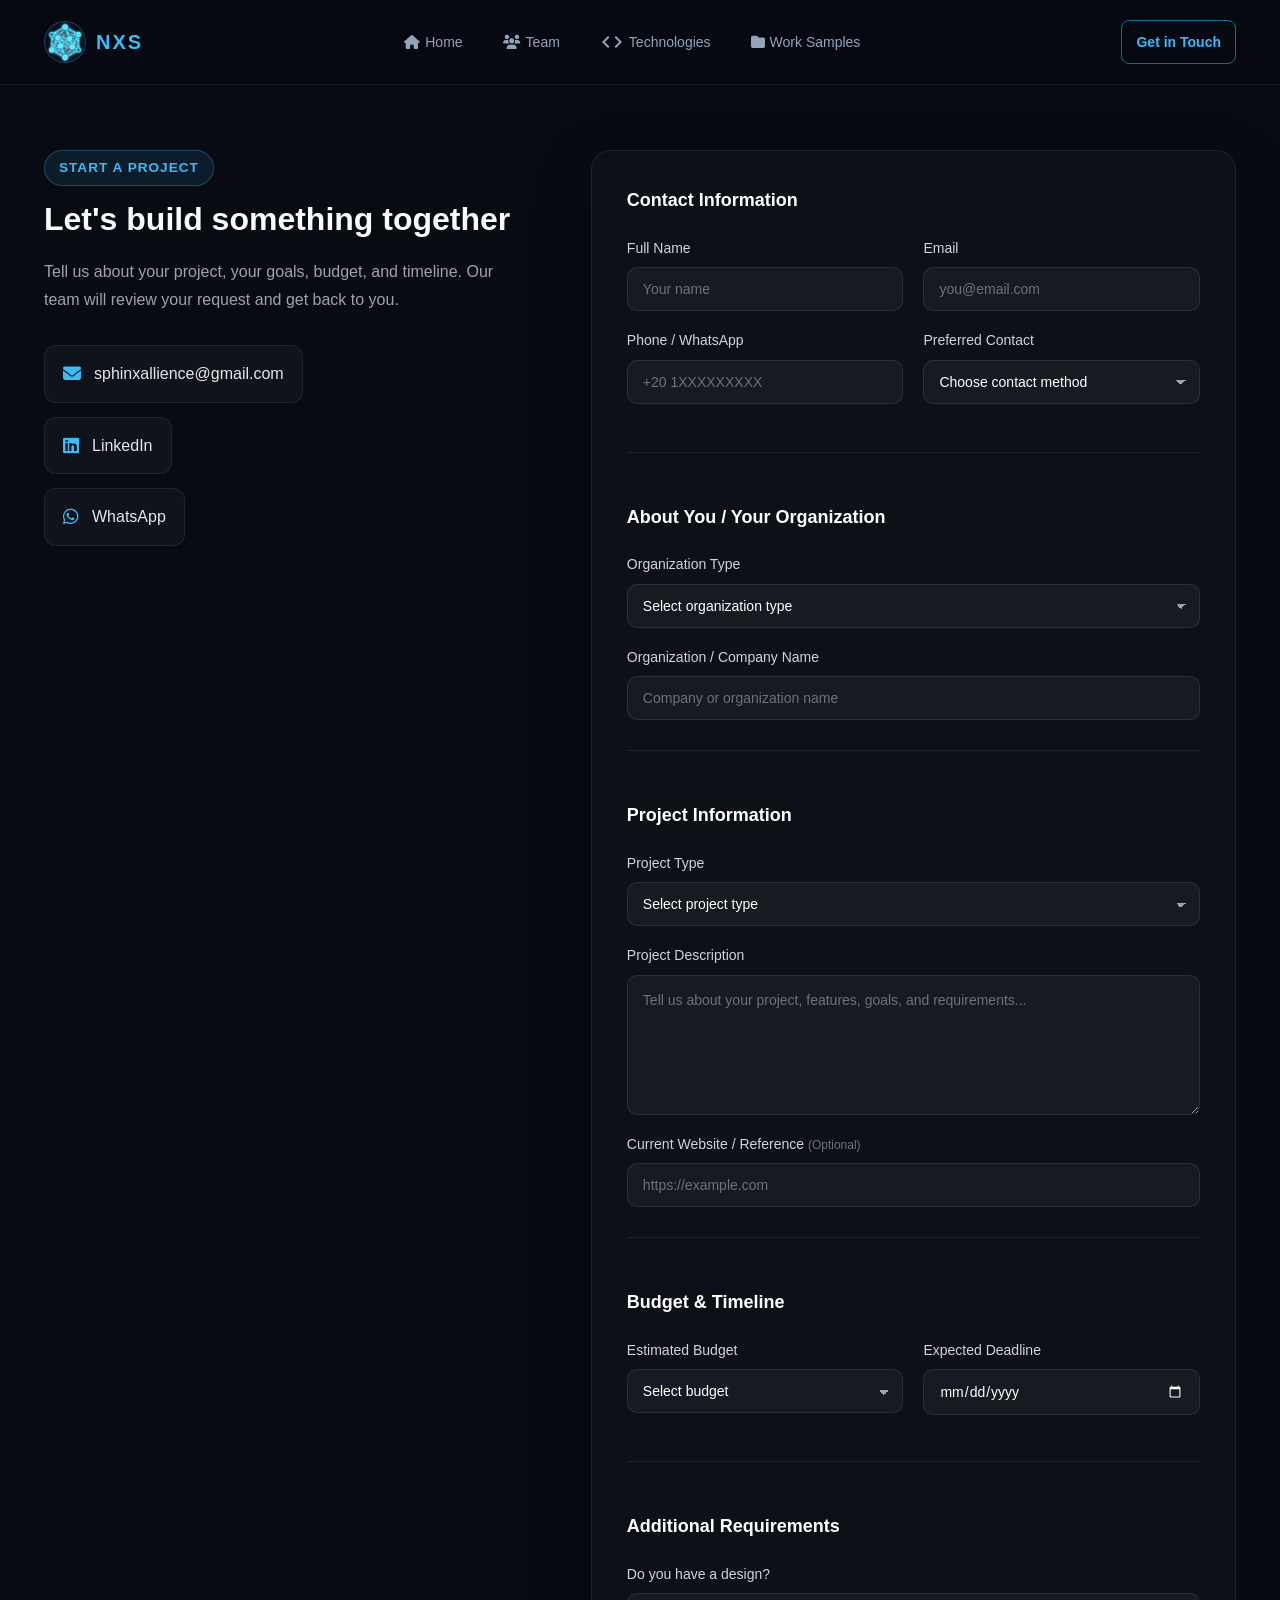
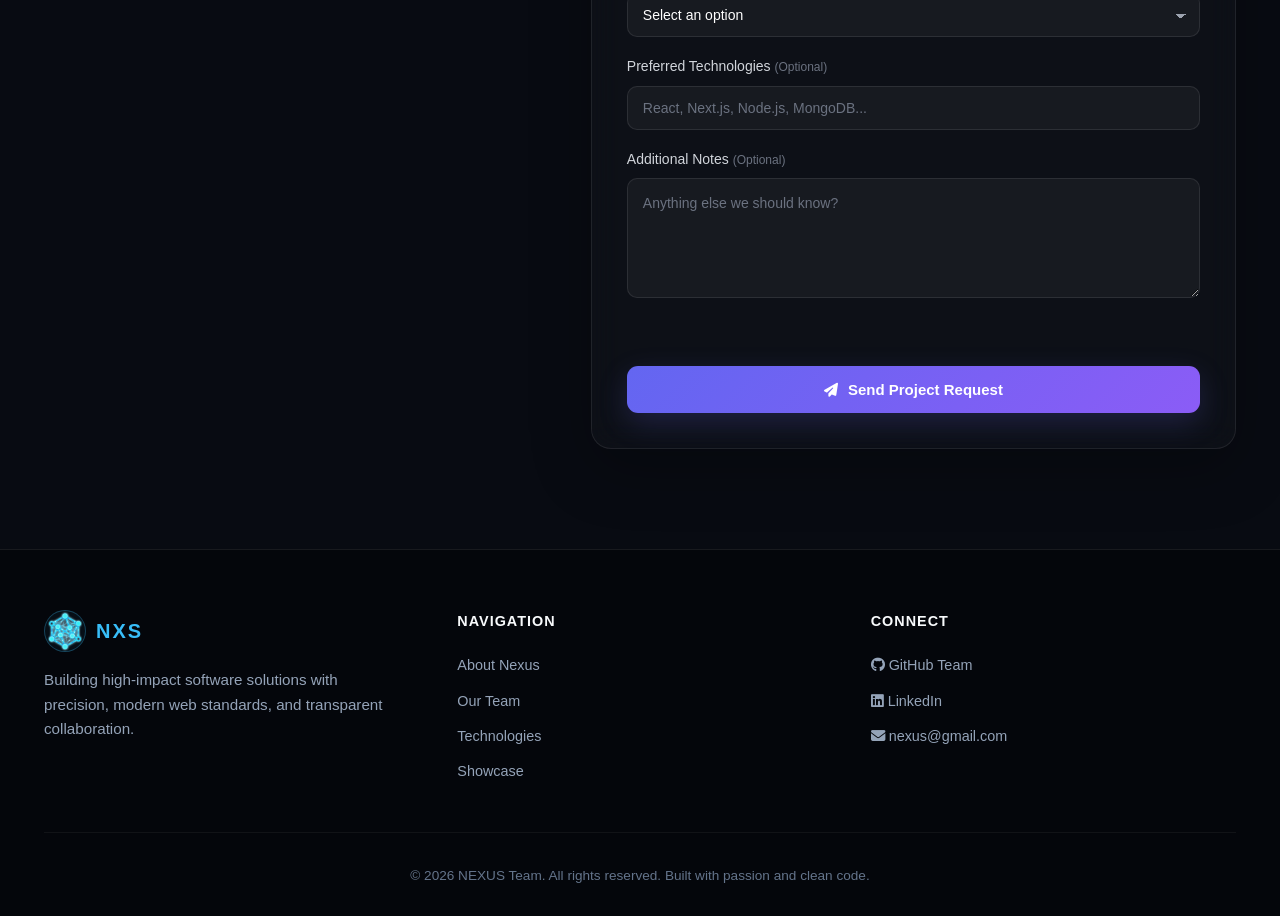
==== contact.html @ 0ea9537e "Add files via upload" ====
<!DOCTYPE html>
<html lang="en">

<head>
  <meta name="description"
    content="NEXUS is a full-stack web development team building scalable web applications, modern websites, management systems, and intuitive digital experiences.">

  <meta name="keywords"
    content="NEXUS, web development, full stack, web applications, websites, JavaScript, React, Node.js, software development">

  <meta name="author" content="NEXUS Team">

  <meta name="robots" content="index, follow">

  <meta name="theme-color" content="#080b12">

  <meta property="og:type" content="website">
  <meta property="og:title" content="NEXUS — Full Stack Web Development Team">
  <meta property="og:description"
    content="We build scalable web applications, modern websites, management systems, and intuitive digital experiences.">
  <meta property="og:image" content="./logo.png">
  <meta property="og:url" content="https://your-domain.com">
  <meta property="og:site_name" content="NEXUS">

  <meta name="twitter:card" content="summary_large_image">
  <meta name="twitter:title" content="NEXUS — Full Stack Web Development Team">
  <meta name="twitter:description"
    content="We build scalable web applications, modern websites, management systems, and intuitive digital experiences.">
  <meta name="twitter:image" content="./logo.png">

  <title>NEXUS | Deal With Us</title>
  <link rel="stylesheet" href="https://cdnjs.cloudflare.com/ajax/libs/font-awesome/6.4.0/css/all.min.css">
  <link rel="stylesheet" href="./style.css">
  <link rel="icon" href="./logo.png">
  <link rel="stylesheet"
    href="https://fonts.googleapis.com/css2?family=Material+Symbols+Outlined:opsz,wght,FILL,GRAD@24,400,0,0&icon_names=code" />
</head>

<body>
  <header>
    <div class="container nav-container">

      <div class="logo">
        <img src="logo.png" alt="NEXUS" class="logo-img">
        <span>NXS</span>
      </div>

      <button class="menu-toggle" aria-label="Toggle navigation">
        <i class="fa-solid fa-bars"></i>
      </button>

      <nav class="nav-links">

        <a href="./index.html">
          <i class="fa-solid fa-house"></i>
          Home
        </a>

        <a href="./index.html#team">
          <i class="fa-solid fa-users"></i>
          Team
        </a>

        <a href="./index.html#tech">
          <span class="material-symbols-outlined">code</span>
          Technologies
        </a>

        <a href="./portfolio.html">
          <i class="fa-solid fa-folder"></i>
          Work Samples
        </a>

      </nav>

      <a href="./contact.html" class="cta-btn-nav">
        Get in Touch
      </a>

    </div>
  </header>

  <section class="contact" id="contact">
    <div class="container">

      <div class="contact-grid">

        <div class="contact-info">

          <span class="section-tag">Start a Project</span>

          <h2 class="section-title">
            Let's build something together
          </h2>

          <p class="contact-description">
            Tell us about your project, your goals, budget, and timeline.
            Our team will review your request and get back to you.
          </p>

          <div class="contact-links">

            <a href="sphinxallience@gmail.com" class="contact-pill">
              <i class="fa-solid fa-envelope"></i>
              <span>sphinxallience@gmail.com</span>
            </a>

            <a href="https://www.linkedin.com/company/nexus-dev" target="_blank" rel="noopener noreferrer"
              class="contact-pill">
              <i class="fa-brands fa-linkedin"></i>
              <span>LinkedIn</span>
            </a>

            <a href="https://wa.me/201XXXXXXXXX" target="_blank" rel="noopener noreferrer" class="contact-pill">
              <i class="fa-brands fa-whatsapp"></i>
              <span>WhatsApp</span>
            </a>

          </div>

        </div>


        <!-- Project Request Form -->
        <div class="contact-form-wrapper">

          <form class="contact-form">

            <div class="form-section">

              <h3>Contact Information</h3>

              <div class="form-row">

                <div class="form-group">
                  <label for="name">
                    Full Name
                  </label>

                  <input type="text" id="name" name="name" placeholder="Your name" required>
                </div>


                <div class="form-group">
                  <label for="email">
                    Email
                  </label>

                  <input type="email" id="email" name="email" placeholder="you@email.com" required>
                </div>

              </div>


              <div class="form-row">

                <div class="form-group">

                  <label for="phone">
                    Phone / WhatsApp
                  </label>

                  <input type="tel" id="phone" name="phone" placeholder="+20 1XXXXXXXXX" required>

                </div>


                <div class="form-group">

                  <label for="preferred-contact">
                    Preferred Contact
                  </label>

                  <select id="preferred-contact" name="preferred_contact" required>

                    <option value="" disabled selected>
                      Choose contact method
                    </option>

                    <option value="email">
                      Email
                    </option>

                    <option value="whatsapp">
                      WhatsApp
                    </option>

                    <option value="phone">
                      Phone Call
                    </option>

                  </select>

                </div>

              </div>

            </div>



            <div class="form-section">

              <h3>About You / Your Organization</h3>

              <div class="form-group">

                <label for="organization-type">
                  Organization Type
                </label>

                <select id="organization-type" name="organization_type" required>

                  <option value="" disabled selected>
                    Select organization type
                  </option>

                  <option value="individual">
                    Individual
                  </option>

                  <option value="startup">
                    Startup
                  </option>

                  <option value="small-business">
                    Small Business
                  </option>

                  <option value="company">
                    Company
                  </option>

                  <option value="organization">
                    Organization
                  </option>

                  <option value="educational">
                    Educational Institution
                  </option>

                  <option value="other">
                    Other
                  </option>

                </select>

              </div>


              <div class="form-group">

                <label for="organization-name">
                  Organization / Company Name
                </label>

                <input type="text" id="organization-name" name="organization_name"
                  placeholder="Company or organization name">

              </div>

            </div>


            <div class="form-section">

              <h3>Project Information</h3>

              <div class="form-group">

                <label for="project-type">
                  Project Type
                </label>

                <select id="project-type" name="project_type" required>

                  <option value="" disabled selected>
                    Select project type
                  </option>

                  <option value="website">
                    Website
                  </option>

                  <option value="web-app">
                    Web Application
                  </option>

                  <option value="ecommerce">
                    E-Commerce
                  </option>

                  <option value="dashboard">
                    Dashboard / Admin Panel
                  </option>

                  <option value="landing-page">
                    Landing Page
                  </option>

                  <option value="portfolio">
                    Portfolio
                  </option>

                  <option value="education-platform">
                    Educational Platform
                  </option>

                  <option value="custom-system">
                    Custom Management System
                  </option>

                  <option value="other">
                    Other
                  </option>

                </select>

              </div>


              <div class="form-group">

                <label for="project-description">
                  Project Description
                </label>

                <textarea id="project-description" name="project_description" rows="5"
                  placeholder="Tell us about your project, features, goals, and requirements..." required></textarea>

              </div>


              <div class="form-group">

                <label for="current-website">
                  Current Website / Reference
                  <span>(Optional)</span>
                </label>

                <input type="url" id="current-website" name="current_website" placeholder="https://example.com">

              </div>

            </div>
            <div class="form-section">

              <h3>Budget & Timeline</h3>

              <div class="form-row">

                <div class="form-group">

                  <label for="budget">
                    Estimated Budget
                  </label>

                  <select id="budget" name="budget" required>

                    <option value="" disabled selected>
                      Select budget
                    </option>

                    <option value="under-5000">
                      Less than 5,000 EGP
                    </option>

                    <option value="5000-10000">
                      5,000 - 10,000 EGP
                    </option>

                    <option value="10000-25000">
                      10,000 - 25,000 EGP
                    </option>

                    <option value="25000-50000">
                      25,000 - 50,000 EGP
                    </option>

                    <option value="50000-plus">
                      50,000+ EGP
                    </option>

                    <option value="not-sure">
                      I'm not sure yet
                    </option>

                  </select>

                </div>


                <div class="form-group">

                  <label for="deadline">
                    Expected Deadline
                  </label>

                  <input type="date" id="deadline" name="deadline" required>

                </div>

              </div>

            </div>



            <div class="form-section">

              <h3>Additional Requirements</h3>

              <div class="form-group">

                <label for="design-status">
                  Do you have a design?
                </label>

                <select id="design-status" name="design_status">
                  <option value="" disabled selected>
                    Select an option
                  </option>

                  <option value="yes">
                    Yes, I have a complete design
                  </option>

                  <option value="partial">
                    I have a partial design
                  </option>

                  <option value="reference">
                    I only have references
                  </option>

                  <option value="no">
                    No, I need NEXUS to design it
                  </option>

                </select>

              </div>


              <div class="form-group">

                <label for="technologies">
                  Preferred Technologies
                  <span>(Optional)</span>
                </label>

                <input type="text" id="technologies" name="technologies"
                  placeholder="React, Next.js, Node.js, MongoDB...">

              </div>


              <div class="form-group">

                <label for="additional-notes">
                  Additional Notes
                  <span>(Optional)</span>
                </label>

                <textarea id="additional-notes" name="additional_notes" rows="4"
                  placeholder="Anything else we should know?"></textarea>

              </div>

            </div>


            <button type="submit" class="submit-btn">
              <i class="fa-solid fa-paper-plane"></i>
              Send Project Request
            </button>

          </form>

        </div>

      </div>

    </div>
  </section>
  <footer>
    <div class="container">
      <div class="footer-grid">
        <div class="footer-brand">
          <a href="#" class="logo">
            <img src="logo.png" alt="NEXUS" class="logo-img">
            <span>NXS</span>
          </a>
          <p>Building high-impact software solutions with precision, modern web standards, and transparent
            collaboration.</p>
        </div>
        <div>
          <h4 class="footer-title">Navigation</h4>
          <ul class="footer-links">
            <li><a href="./index.html#about">About Nexus</a></li>
            <li><a href="./index.html#team">Our Team</a></li>
            <li><a href="./index.html#tech">Technologies</a></li>
            <li><a href="./portfolio.html">Showcase</a></li>
          </ul>
        </div>
        <div>
          <h4 class="footer-title">Connect</h4>
          <ul class="footer-links">
            <li><a href="#"><i class="fa-brands fa-github" target="_blank"></i> GitHub Team</a></li>
            <li><a href="#"><i class="fa-brands fa-linkedin" target="_blank"></i> LinkedIn</a></li>
            <li><a href="nexus@gmail.com" target="_blank"><i class="fa-solid fa-envelope"></i> nexus@gmail.com</a></li>
          </ul>
        </div>
      </div>
      <div class="footer-bottom">
        <p>&copy; 2026 NEXUS Team. All rights reserved. Built with passion and clean code.</p>
      </div>
    </div>
  </footer>
  <script src="/scripts/index.js"></script>

</body>

</html>
---- style.css ----
* {
    box-sizing: border-box;
    margin: 0;
    padding: 0;
    transition: all 0.3s ease-in-out;
    user-select: none;
    -webkit-user-select: none;
    -moz-user-select: none;
    -ms-user-select: none;
}

html {
    scroll-behavior: smooth;
}

body {
    background-color: #070a12;
    color: #f8fafc;
    font-family: Arial, sans-serif;
    position: relative;
    line-height: 1.6;
    overflow-x: hidden;
}

::-webkit-scrollbar {
    width: 8px;
}

::-webkit-scrollbar-track {
    background: #080b12;
}

::-webkit-scrollbar-thumb {
    background: linear-gradient(180deg, #6366f1, #8b5cf6);
    border-radius: 10px;
}

::-webkit-scrollbar-thumb:hover {
    background: linear-gradient(180deg, #818cf8, #a78bfa);
}

.container {
    max-width: 1240px;
    margin: 0 auto;
    padding: 0 1.5rem;
}

.section-tag {
    display: inline-block;
    padding: 6px 14px;
    font-size: 0.85rem;
    font-weight: 600;
    text-transform: uppercase;
    letter-spacing: 1px;
    color: #38bdf8;
    background: rgba(56, 189, 248, 0.1);
    border: 1px solid rgba(56, 189, 248, 0.3);
    border-radius: 50px;
    margin-bottom: 15px;
}

.section-title {
    font-size: 2rem;
    font-weight: 700;
    margin-bottom: 10px;
}

.section-subtitle {
    color: #94a3b8;
    font-size: 1.05rem;
    max-width: 650px;
    margin-bottom: 3rem;
}


/*  Header  */
header {
    position: fixed;
    top: 0;
    left: 0;
    width: 100%;
    z-index: 1000;
    background: rgba(7, 10, 18, 0.85);
    border-bottom: 1px solid rgba(255, 255, 255, 0.08);
    backdrop-filter: blur(12px);
    -webkit-backdrop-filter: blur(12px);
    transition: all 0.3s ease;
}

.navbar {
    display: flex;
    justify-content: space-between;
    align-items: center;
    padding: 20px 50px;
}

.nav-container {
    display: flex;
    justify-content: space-between;
    align-items: center;
    padding: 1.25rem 1.5rem;
    gap: 1rem;
}

.logo {
    display: flex;
    align-items: center;
    gap: 10px;
    font-weight: 800;
    color: #38bdf8;
    text-decoration: none;
    font-size: 1.25rem;
    flex-shrink: 0;
    letter-spacing: 2px;
}

.logo-img {
    width: 42px;
    height: 42px;
    border-radius: 50%;
    object-fit: cover;
    border: 1.5px solid rgba(56, 189, 248, 0.3);
    background: rgba(56, 189, 248, 0.05);
    transition: transform 0.3s ease, box-shadow 0.3s ease;
}

.logo:hover .logo-img {
    box-shadow: 0 0 20px rgba(56, 189, 248, 0.25);
}

.nav-links {
    display: flex;
    align-items: center;
    gap: 20px;
    list-style: none;
    margin: 0;
    padding: 0;
    font-size: 14px;
}

.nav-links a {
    color: #94a3b8;
    text-decoration: none;
    padding: 10px;
    overflow: hidden;
    position: relative;
    transition: color 0.5s ease-in-out;
    display: flex;
    justify-content: center;
    align-items: center;
    gap: 5px;
    white-space: nowrap;
    font-weight: 500;
}

.nav-links a::after {
    content: "";
    position: absolute;
    left: -100%;
    bottom: 0;
    height: 1px;
    width: 50%;
    background: #38bdf8;
    transition: left 0.5s ease-in-out;
}

.nav-links a::before {
    content: "";
    position: absolute;
    right: -100%;
    bottom: 0;
    height: 1px;
    width: 50%;
    background: #38bdf8;
    transition: right 0.5s ease-in-out;
}

.nav-links a:hover::before {
    right: 0;
}

.nav-links a:hover::after {
    left: 0;
}

.nav-links a:hover {
    color: #38bdf8;
}

.cta-btn-nav {
    padding: 10px 14px;
    border-radius: 8px;
    text-decoration: none;
    font-weight: 600;
    border: 1px solid #00758f;
    background: transparent;
    color: #38bdf8;
    font-size: 14px;
    white-space: nowrap;
    transition: all 0.3s ease;
}

.cta-btn-nav:hover {
    background: #38bdf8;
    color: #070a12;
}

.menu-toggle {
    display: none;
    border: none;
    outline: none;
    background: transparent;
    color: #38bdf8;
    font-size: 24px;
    cursor: pointer;
    padding: 8px;
    transition: transform 0.3s ease;
}

.menu-toggle:hover {
    transform: scale(1.1);
}

.scrolled-nav {
    background: rgba(15, 23, 42, 0.9) !important;
    backdrop-filter: blur(12px);
    -webkit-backdrop-filter: blur(12px);
    box-shadow: 0 4px 20px rgba(0, 0, 0, 0.2);
}


/*  Hero  */
.hero {
    padding: 160px 1.5rem 80px 1.5rem;
    text-align: center;
    position: relative;
}

.hero-section {
    height: 100vh;
    display: flex;
    justify-content: center;
    align-items: center;
    text-align: center;
    padding: 0 20px;
}

.hero-badge {
    display: inline-flex;
    align-items: center;
    gap: 8px;
    background: rgba(255, 255, 255, 0.03);
    border: 1px solid rgba(255, 255, 255, 0.08);
    padding: 8px 16px;
    border-radius: 30px;
    font-size: 0.85rem;
    color: #94a3b8;
}

.hero-badge .pulse {
    width: 8px;
    height: 8px;
    background-color: #10b981;
    border-radius: 50%;
}

.hero h1,
.hero-content h1 {
    font-size: 3rem;
    font-weight: 700;
    margin: 1.5rem 0;
    line-height: 1.2;
    color: #fff;
}

.hero p,
.hero-content p {
    font-size: 1.1rem;
    color: #94a3b8;
    max-width: 700px;
    margin: 0 auto 2.5rem;
}

.hero-actions {
    display: flex;
    justify-content: center;
    gap: 1.2rem;
    margin-bottom: 4rem;
    flex-wrap: wrap;
}

.btn-primary,
.btn-secondary {
    padding: 0.9rem 2rem;
    border-radius: 10px;
    font-weight: 600;
    text-decoration: none;
    display: inline-flex;
    align-items: center;
    gap: 10px;
    cursor: pointer;
}

.btn-primary {
    background: #38bdf8;
    color: #070a12;
    border: 1px solid #00758f;
}

.btn-primary:hover {
    background: #00758f;
    color: #00758f;
    border: 1px solid #00758f;
}

.btn-secondary {
    color: #f8fafc;
    border: 1px solid rgba(255, 255, 255, 0.08);
    background: transparent;
}

.btn-secondary:hover {
    background: rgba(255, 255, 255, 0.05);
    border-color: rgba(255, 255, 255, 0.2);
}

.hero-stats {
    display: flex;
    justify-content: space-around;
    align-items: center;
    flex-wrap: wrap;
    background: rgba(17, 24, 39, 0.65);
    border: 1px solid rgba(255, 255, 255, 0.08);
    border-radius: 16px;
    padding: 10px;
    width: 90% !important;
    margin: 0 auto;
}

.stat-item h3 {
    font-size: 2.2rem;
    color: #38bdf8;
}

.stat-item p {
    color: #94a3b8;
    font-size: 0.9rem;
    margin-top: 4px;
}


/* About  */
.about {
    padding: 80px 0;
}

.about-section {
    padding: 80px 20px;
}

.about-grid {
    display: grid;
    grid-template-columns: repeat(auto-fit, minmax(320px, 1fr));
    gap: 4rem;
    align-items: center;
}

.about-description {
    color: #94a3b8;
    font-size: 1.05rem;
}

.feature-list {
    list-style: none;
    margin-top: 1.5rem;
}

.feature-item {
    display: flex;
    align-items: flex-start;
    gap: 12px;
    margin-bottom: 1.2rem;
    color: #94a3b8;
}

.feature-item i {
    color: #38bdf8;
    margin-top: 4px;
}

.about-card {
    background: rgba(17, 24, 39, 0.65);
    border: 1px solid rgba(255, 255, 255, 0.08);
    border-radius: 20px;
    padding: 2.5rem;
    position: relative;
    overflow: hidden;
}

.about-card::before {
    content: '';
    position: absolute;
    top: 0;
    left: 0;
    width: 100%;
    height: 2px;
    background: #6366f1;
}

.about-card-title {
    margin-bottom: 1rem;
    color: #f8fafc;
    font-size: 1.3rem;
}

.about-card-text {
    color: #94a3b8;
    font-size: 0.95rem;
    margin-bottom: 1.5rem;
}

.about-card-footer {
    display: flex;
    gap: 10px;
    align-items: center;
}

.philosophy-dot {
    width: 10px;
    height: 10px;
    background: #38bdf8;
    border-radius: 50%;
}

.philosophy-text {
    font-family: 'JetBrains Mono', monospace;
    font-size: 0.85rem;
    color: #38bdf8;
}

.timeline-container {
    position: relative;
    max-width: 100%;
    margin: 0 auto;
    padding-left: 30px;
}

.timeline-container h3 {
    color: #fff;
    margin-bottom: 20px;
    font-size: 1.3rem;
}

.timeline-container::before {
    content: '';
    position: absolute;
    left: 10px;
    top: 0;
    height: 100%;
    width: 2px;
    background: rgba(255, 255, 255, 0.2);
}

.timeline-item {
    position: relative;
    margin-bottom: 30px;
    display: flex;
    align-items: center;
    gap: 20px;
    opacity: 0;
    transform: scale(0.9) translateY(20px);
    transition: all 0.6s cubic-bezier(0.175, 0.885, 0.32, 1.275);
}

.timeline-item.show-element {
    opacity: 1;
    transform: scale(1) translateY(0);
}

.timeline-year {
    font-weight: bold;
    color: #fff;
    min-width: 110px;
    text-align: right;
}

.timeline-dot {
    width: 12px;
    height: 12px;
    background: #6366f1;
    border: 2px solid #fff;
    border-radius: 50%;
    position: absolute;
    left: -25px;
    z-index: 2;
}

.timeline-card {
    background: rgba(30, 27, 75, 0.7);
    border: 1px solid rgba(255, 255, 255, 0.1);
    padding: 15px 25px;
    border-radius: 8px;
    color: #fff;
    flex-grow: 1;
    box-shadow: 0 4px 20px rgba(0, 0, 0, 0.3);
}


/* Team Section */
.team {
    padding: 80px 0;
    background: rgba(255, 255, 255, 0.01);
}

.team-grid {
    display: grid;
    grid-template-columns: repeat(auto-fill, minmax(300px, 1fr));
    gap: 2rem;
}

.member-card {
    background: rgba(17, 24, 39, 0.65);
    border: 1px solid rgba(255, 255, 255, 0.08);
    border-radius: 20px;
    padding: 2rem;
    display: flex;
    flex-direction: column;
    justify-content: space-between;
}

.member-card:hover {
    transform: translateY(-8px);
    border-color: rgba(56, 189, 248, 0.3);
    box-shadow: 0 12px 30px rgba(0, 0, 0, 0.5);
}

.member-header {
    display: flex;
    align-items: center;
    gap: 1.2rem;
    margin-bottom: 1.5rem;
}

.avatar-initials {
    width: 50px;
    height: 50px;
    border-radius: 12px;
    background: linear-gradient(135deg, rgba(56, 189, 248, 0.2), rgba(99, 102, 241, 0.2));
    border: 1px solid rgba(56, 189, 248, 0.3);
    display: flex;
    align-items: center;
    justify-content: center;
    font-size: 1.2rem;
    font-weight: 700;
    color: #38bdf8;
}

.avatar-reem {
    color: #6366f1;
}

.avatar-Hoda {
    color: #a855f7;
}

.member-info h3 {
    font-size: 1.25rem;
    color: #f8fafc;
}

.role-badge {
    display: inline-block;
    color: #06b6d4;
    background: rgba(6, 182, 212, 0.1);
    padding: 0.15rem 0.6rem;
    border-radius: 6px;
    font-size: 0.8rem;
    margin-top: 4px;
}

.badge-reem {
    color: #6366f1;
    background: rgba(99, 102, 241, 0.1);
}

.badge-Hoda {
    color: #a855f7;
    background: rgba(168, 85, 247, 0.1);
}

.member-bio {
    color: #94a3b8;
    font-size: 0.92rem;
    margin-bottom: 1.5rem;
}

.tech-tags {
    display: flex;
    flex-wrap: wrap;
    gap: 0.4rem;
    margin-bottom: 1.5rem;
}

.tag-pill {
    font-family: 'JetBrains Mono', monospace;
    font-size: 0.75rem;
    background: rgba(255, 255, 255, 0.05);
    color: #94a3b8;
    padding: 0.25rem 0.6rem;
    border-radius: 6px;
    border: 1px solid rgba(255, 255, 255, 0.03);
}

.member-footer {
    display: flex;
    justify-content: space-between;
    align-items: center;
    padding-top: 1rem;
    border-top: 1px solid rgba(255, 255, 255, 0.08);
}

.social-links {
    display: flex;
    gap: 0.8rem;
}

.social-links a {
    color: #64748b;
    font-size: 1.1rem;
}

.social-links a:hover {
    color: #38bdf8;
}


/* Technologies */
.tech-stack {
    padding: 80px 0;
}

.tech-categories {
    display: grid;
    grid-template-columns: repeat(auto-fit, minmax(280px, 1fr));
    gap: 2rem;
}

.tech-card {
    background: rgba(17, 24, 39, 0.65);
    border: 1px solid rgba(255, 255, 255, 0.08);
    border-radius: 20px;
    padding: 2rem;
}

.tech-card h3 {
    font-size: 1.1rem;
    margin-bottom: 1.5rem;
    display: flex;
    align-items: center;
    gap: 10px;
}

.tech-card h3 i {
    color: #38bdf8;
}

.stack-list {
    display: flex;
    flex-direction: column;
    gap: 1rem;
}

.stack-item {
    display: flex;
    align-items: center;
    justify-content: space-between;
    padding: 0.6rem 0.8rem;
    background: rgba(255, 255, 255, 0.02);
    border-radius: 8px;
    border: 1px solid rgba(255, 255, 255, 0.03);
}

.stack-name {
    display: flex;
    align-items: center;
    gap: 10px;
    font-size: 0.9rem;
    font-weight: 500;
}

.icon-html {
    color: #e34f26;
}

.icon-css {
    color: #1572b6;
}

.icon-js {
    color: #f7df1e;
}

.icon-php {
    color: #777bb4;
}

.icon-laravel {
    color: #ff2d20;
}

.icon-db {
    color: #00758f;
}

.icon-git {
    color: #f05032;
}

.icon-cloud {
    color: #ffffff;
}

.icon-figma {
    color: #f24e1e;
}

.stack-level {
    font-family: 'JetBrains Mono', monospace;
    font-size: 0.75rem;
    color: #38bdf8;
}

.skills-box {
    background: rgba(15, 23, 42, 0.8);
    border: 1px solid rgba(255, 255, 255, 0.1);
    padding: 25px;
    border-radius: 12px;
    margin-bottom: 40px;
    opacity: 0;
    transform: scale(0.95);
    transition: all 0.7s ease-out;
}

.skills-box h3 {
    color: #fff;
    margin-bottom: 15px;
}

.skills-box.show-element {
    opacity: 1;
    transform: scale(1);
}

.skill-bar-item {
    margin-bottom: 15px;
}

.skill-info {
    display: flex;
    justify-content: space-between;
    color: #fff;
    margin-bottom: 5px;
    font-size: 14px;
}

.progress-line {
    width: 100%;
    height: 8px;
    background: rgba(255, 255, 255, 0.1);
    border-radius: 10px;
    overflow: hidden;
}

.progress-line span {
    display: block;
    height: 100%;
    width: 0;
    border-radius: 10px;
    transition: width 1.2s ease-in-out;
}

.progress-html {
    background-color: #ff5722;
}

.progress-css {
    background-color: #03a9f4;
}

.progress-js {
    background-color: #ffeb3b;
}


/* Projects  */
.projects {
    padding: 80px 0;
    background: rgba(255, 255, 255, 0.01);
    margin-top: 50px;
}

.projects-container {
    display: grid;
    grid-template-columns: repeat(auto-fit, minmax(300px, 1fr));
    gap: 2rem;
    overflow: hidden;
}

.project-card {
    background: #111827;
    border-radius: 16px;
    border: 1px solid rgba(255, 255, 255, 0.08);
    display: flex;
    flex-direction: column;
    overflow: hidden;
    opacity: 0;
    transform: translateY(40px);
    animation: fadeInOrder 0.8s ease forwards;
}

.project-card:nth-child(1) {
    animation-delay: 0.2s;
}

.project-card:nth-child(2) {
    animation-delay: 0.4s;
}

.project-card:nth-child(3) {
    animation-delay: 0.6s;
}

.project-card:nth-child(4) {
    animation-delay: 0.8s;
}

.project-card:nth-child(5) {
    animation-delay: 1.0s;
}

@keyframes fadeInOrder {
    to {
        opacity: 1;
        transform: translateY(0);
    }
}

.project-card:hover {
    transform: translateY(-6px);
    border-color: rgba(56, 189, 248, 0.3);
    box-shadow: 0 10px 30px rgba(56, 189, 248, 0.1);
}

.project-img {
    width: 100%;
    aspect-ratio: 16 / 9;
    overflow: hidden;
}

.project-img img {
    width: 100%;
    height: 100%;
    object-fit: cover;
    transition: transform 0.5s ease;
}

.project-card:hover .project-img img {
    transform: scale(1.05);
}

.project-content {
    padding: 1.5rem;
    display: flex;
    flex-direction: column;
    flex-grow: 1;
}

.project-content h3 {
    font-size: 1.25rem;
    font-weight: 600;
    margin-bottom: 10px;
}

.project-content p {
    color: #94a3b8;
    font-size: 0.9rem;
    margin-bottom: 20px;
    flex-grow: 1;
}

.tags {
    display: flex;
    flex-wrap: wrap;
    gap: 0.4rem;
    margin-bottom: 1.5rem;
}

.tags span {
    font-family: 'JetBrains Mono', monospace;
    font-size: 0.75rem;
    background: rgba(255, 255, 255, 0.05);
    color: #94a3b8;
    padding: 0.25rem 0.6rem;
    border-radius: 6px;
    border: 1px solid rgba(255, 255, 255, 0.03);
}

.card-footer {
    display: flex;
    justify-content: space-between;
    align-items: center;
    padding-top: 1rem;
    border-top: 1px solid rgba(255, 255, 255, 0.08);
}

.live-demo {
    color: #38bdf8;
    text-decoration: none;
    font-size: 0.85rem;
    font-weight: 600;
    display: flex;
    align-items: center;
    gap: 6px;
    transition: color 0.2s;
}

.live-demo:hover {
    color: #5eead4;
}

.author {
    color: #64748b;
    font-size: 0.8rem;
    display: flex;
    align-items: center;
    gap: 6px;
}

.projects main {
    min-height: 100px;
    width: 100%;
    margin: 40px auto;
    display: flex;
    flex-direction: column;
    justify-content: center;
    align-items: center;
}

.search {
    width: 100%;
}

main form {
    display: flex;
    width: 100%;
    justify-content: center;
    align-items: center;
    gap: 10px;
    flex-wrap: wrap;
}

.search form input {
    width: 80%;
    outline: none;
    height: 50px;
    padding: 13px 15px;
    color: #ffffff;
    font-family: inherit;
    font-size: 14px;
    background: rgba(255, 255, 255, 0.045);
    border: 1px solid rgba(255, 255, 255, 0.09);
    border-radius: 10px;
    transition: border-color 0.25s ease, background 0.25s ease, box-shadow 0.25s ease;
}

.search button {
    padding: 10px;
    outline: none;
    border-radius: 8px;
    background: linear-gradient(135deg, #6366f1, #8b5cf6);
    border: none;
    height: 50px;
    color: #fff;
    cursor: pointer;
    width: 12%;
    display: flex;
    justify-content: center;
    align-items: center;
    gap: 5px;
}

.search input:focus {
    background: rgba(255, 255, 255, 0.065);
    border-color: rgba(255, 255, 255, 0.3);
    box-shadow: 0 0 0 3px rgba(255, 255, 255, 0.04);
}

.search button:hover {
    color: #fff;
    background: rgba(255, 255, 255, 0.06);
}

.search button i {
    font-size: 15px;
}

.filters {
    display: flex;
    justify-content: center;
    align-items: center;
    gap: 10px;
    margin: 35px auto 45px;
    padding: 6px;
    width: fit-content;
    background: rgba(255, 255, 255, 0.035);
    border: 1px solid rgba(255, 255, 255, 0.08);
    border-radius: 14px;
    backdrop-filter: blur(12px);
}

.filter-btn {
    border: none;
    outline: none;
    cursor: pointer;
    padding: 11px 22px;
    color: #9ca3af;
    background: transparent;
    border-radius: 10px;
    font-size: 14px;
    font-weight: 600;
    font-family: inherit;
    transition: all 0.3s ease;
}

.filter-btn:hover {
    color: #fff;
    background: rgba(255, 255, 255, 0.06);
}

.filter-btn.active {
    color: #fff;
    background: linear-gradient(135deg, #6366f1, #8b5cf6);
    box-shadow: 0 6px 20px rgba(99, 102, 241, 0.25);
}

.filter-btn:active {
    transform: scale(0.96);
}


/* Contact  */
.contact {
    padding: 100px 0;
    background: #080b12;
    margin-top: 50px;
}

.contact-grid {
    display: grid;
    grid-template-columns: 0.85fr 1.15fr;
    gap: 70px;
    align-items: start;
}

.contact-info {
    position: sticky;
    top: 110px;
}

.contact-info .section-tag {
    display: inline-block;
    margin-bottom: 15px;
}

.contact-info .section-title {
    margin-bottom: 20px;
    line-height: 1.15;
}

.contact-description {
    color: #9ca3af;
    font-size: 16px;
    line-height: 1.8;
    max-width: 520px;
    margin-bottom: 30px;
}

.contact-links {
    display: flex;
    flex-direction: column;
    gap: 14px;
    max-width: 380px;
}

.contact-pill {
    display: flex;
    align-items: center;
    gap: 13px;
    padding: 15px 18px;
    color: #e5e7eb;
    text-decoration: none;
    background: rgba(255, 255, 255, 0.035);
    border: 1px solid rgba(255, 255, 255, 0.08);
    border-radius: 12px;
    transition: all 0.3s ease;
    width: fit-content;
}

.contact-pill i {
    font-size: 18px;
    color: #38bdf8;
}

.contact-pill:hover {
    transform: translateX(5px);
    border-color: rgba(255, 255, 255, 0.2);
    background: rgba(255, 255, 255, 0.07);
}

.contact-form-wrapper {
    padding: 35px;
    background: rgba(255, 255, 255, 0.025);
    border: 1px solid rgba(255, 255, 255, 0.08);
    border-radius: 20px;
    box-shadow: 0 20px 60px rgba(0, 0, 0, 0.25);
    backdrop-filter: blur(15px);
}

.form-section {
    padding-bottom: 30px;
    margin-bottom: 30px;
    border-bottom: 1px solid rgba(255, 255, 255, 0.07);
}

.form-section:last-of-type {
    border-bottom: none;
    margin-bottom: 10px;
}

.form-section h3 {
    margin: 0 0 22px;
    color: #ffffff;
    font-size: 18px;
    font-weight: 600;
}

.contact-form {
    display: flex;
    flex-direction: column;
    gap: 1.25rem;
}

.contact-form .form-row {
    display: flex;
    gap: 1.25rem;
    width: 100%;
}

.form-row {
    display: grid;
    grid-template-columns: repeat(2, 1fr);
    gap: 18px;
}

.contact-form .form-row .form-group {
    flex: 1;
    min-width: 0;
}

.form-group {
    display: flex;
    flex-direction: column;
    gap: 8px;
    margin-bottom: 18px;
}

.form-group:last-child {
    margin-bottom: 0;
}

.form-group label {
    color: #d1d5db;
    font-size: 14px;
    font-weight: 500;
}

.form-group label span {
    color: #6b7280;
    font-size: 12px;
    font-weight: 400;
}

.form-group input,
.form-group select,
.form-group textarea {
    width: 100%;
    box-sizing: border-box;
    padding: 13px 15px;
    color: #ffffff;
    font-family: inherit;
    font-size: 14px;
    background: rgba(255, 255, 255, 0.045);
    border: 1px solid rgba(255, 255, 255, 0.09);
    border-radius: 10px;
    outline: none;
    transition: border-color 0.25s ease, background 0.25s ease, box-shadow 0.25s ease;
}

.form-group input::placeholder,
.form-group textarea::placeholder {
    color: #6b7280;
}

.form-group input:focus,
.form-group select:focus,
.form-group textarea:focus {
    background: rgba(255, 255, 255, 0.065);
    border-color: rgba(255, 255, 255, 0.3);
    box-shadow: 0 0 0 3px rgba(255, 255, 255, 0.04);
}

.form-group select {
    cursor: pointer;
    appearance: none;
    background-image: linear-gradient(45deg, transparent 50%, #9ca3af 50%), linear-gradient(135deg, #9ca3af 50%, transparent 50%);
    background-position: calc(100% - 18px) 52%, calc(100% - 13px) 52%;
    background-size: 5px 5px, 5px 5px;
    background-repeat: no-repeat;
}

.form-group select option {
    color: #ffffff;
    background: #111827;
}

.form-group textarea {
    min-height: 120px;
    resize: vertical;
    line-height: 1.6;
}

.form-group input[type="date"] {
    color-scheme: dark;
}

.submit-btn {
    width: 100%;
    display: flex;
    justify-content: center;
    align-items: center;
    gap: 10px;
    padding: 15px 20px;
    color: #ffffff;
    background: linear-gradient(135deg, #6366f1, #8b5cf6);
    border: none;
    border-radius: 11px;
    font-family: inherit;
    font-size: 15px;
    font-weight: 600;
    cursor: pointer;
    box-shadow: 0 10px 30px rgba(99, 102, 241, 0.2);
    transition: transform 0.25s ease, box-shadow 0.25s ease, opacity 0.25s ease;
    margin-top: 0.5rem;
}

.submit-btn:hover {
    transform: translateY(-2px);
    box-shadow: 0 15px 35px rgba(99, 102, 241, 0.3);
}

.submit-btn:active {
    transform: translateY(0);
}

.submit-btn i {
    font-size: 14px;
}


/*Footer */
footer {
    border-top: 1px solid rgba(255, 255, 255, 0.08);
    padding: 60px 0 30px;
    background: #04060b;
}

.footer-grid {
    display: grid;
    grid-template-columns: repeat(auto-fit, minmax(200px, 1fr));
    gap: 3rem;
    margin-bottom: 3rem;
}

.footer-brand p {
    color: #94a3b8;
    margin-top: 1rem;
    font-size: 0.95rem;
    max-width: 350px;
}

.footer-title {
    font-size: 0.9rem;
    font-weight: 700;
    text-transform: uppercase;
    letter-spacing: 1px;
    margin-bottom: 1.2rem;
}

.footer-links {
    list-style: none;
    display: flex;
    flex-direction: column;
    gap: 0.6rem;
}

.footer-links a {
    color: #94a3b8;
    text-decoration: none;
    font-size: 0.9rem;
}

.footer-links a:hover {
    color: #38bdf8;
}

.footer-bottom {
    text-align: center;
    padding-top: 2rem;
    border-top: 1px solid rgba(255, 255, 255, 0.05);
    color: #64748b;
    font-size: 0.85rem;
}


/* Animations */
.reveal-element {
    opacity: 0;
    transform: translateY(40px);
    transition: opacity 0.8s ease-out, transform 0.8s ease-out;
    will-change: opacity, transform;
}

.reveal-element.show {
    opacity: 1;
    transform: translateY(0);
}


/*  Responsive */
@media (max-width: 1000px) {
    .contact-grid {
        grid-template-columns: 1fr;
        gap: 45px;
    }

    .contact-info {
        position: static;
    }

    .contact-description {
        max-width: 700px;
    }

    .contact-links {
        max-width: 500px;
    }
}

@media (max-width: 950px) {
    .nav-links {
        gap: 10px;
    }

    .nav-links a {
        padding: 8px;
        font-size: 13px;
    }

    .cta-btn-nav {
        padding: 9px 12px;
        font-size: 13px;
    }
}

@media (max-width: 768px) {
    .navbar {
        padding: 20px;
    }

    .nav-container {
        padding: 0.9rem 1rem;
        position: relative;
        flex-direction: column;
        align-items: center;
        text-align: center;
    }

    .logo-img {
        width: 38px;
        height: 38px;
    }

    .logo {
        font-size: 1.1rem;
    }

    .menu-toggle {
        display: block;
        margin-left: auto;
    }

    .cta-btn-nav {
        display: none;
    }

    .nav-links {
        position: absolute;
        top: 100%;
        left: 0;
        width: 100%;
        display: none;
        flex-direction: column;
        align-items: stretch;
        gap: 4px;
        padding: 12px;
        box-sizing: border-box;
        background: rgba(7, 10, 18, 0.97);
        border-top: 1px solid rgba(255, 255, 255, 0.05);
        border-bottom: 1px solid rgba(255, 255, 255, 0.08);
        backdrop-filter: blur(15px);
        -webkit-backdrop-filter: blur(15px);
    }

    .nav-links.active {
        display: flex;
    }

    .nav-links a {
        width: 100%;
        box-sizing: border-box;
        justify-content: flex-start;
        padding: 13px 15px;
        font-size: 14px;
        border-radius: 6px;
    }

    .nav-links a:hover {
        background: rgba(56, 189, 248, 0.05);
    }

    .nav-links a::before,
    .nav-links a::after {
        display: none;
    }

    .hero {
        padding: 170px 1rem 60px 1rem;
    }
}

@media (max-width: 700px) {
    .contact {
        padding: 70px 0;
    }

    .contact-form-wrapper {
        padding: 24px 20px;
        border-radius: 16px;
    }

    .form-row {
        grid-template-columns: 1fr;
        gap: 0;
    }

    .form-section {
        padding-bottom: 24px;
        margin-bottom: 24px;
    }

    .form-section h3 {
        font-size: 17px;
    }
}

@media (max-width: 640px) {
    .contact-form .form-row {
        flex-direction: column;
        gap: 1.25rem;
    }
}

@media (max-width: 500px) {
    .filters {
        width: 90%;
        justify-content: space-between;
    }

    .filter-btn {
        flex: 1;
        padding: 10px 12px;
        font-size: 13px;
    }
}

@media (max-width: 480px) {
    .contact {
        padding: 60px 0;
    }

    .contact-form-wrapper {
        padding: 20px 15px;
    }

    .contact-pill {
        padding: 13px 14px;
        font-size: 13px;
    }

    .form-group input,
    .form-group select,
    .form-group textarea {
        padding: 12px;
        font-size: 13px;
    }

    .submit-btn {
        padding: 14px;
        font-size: 14px;
        background: #00758f !important;
    }
}
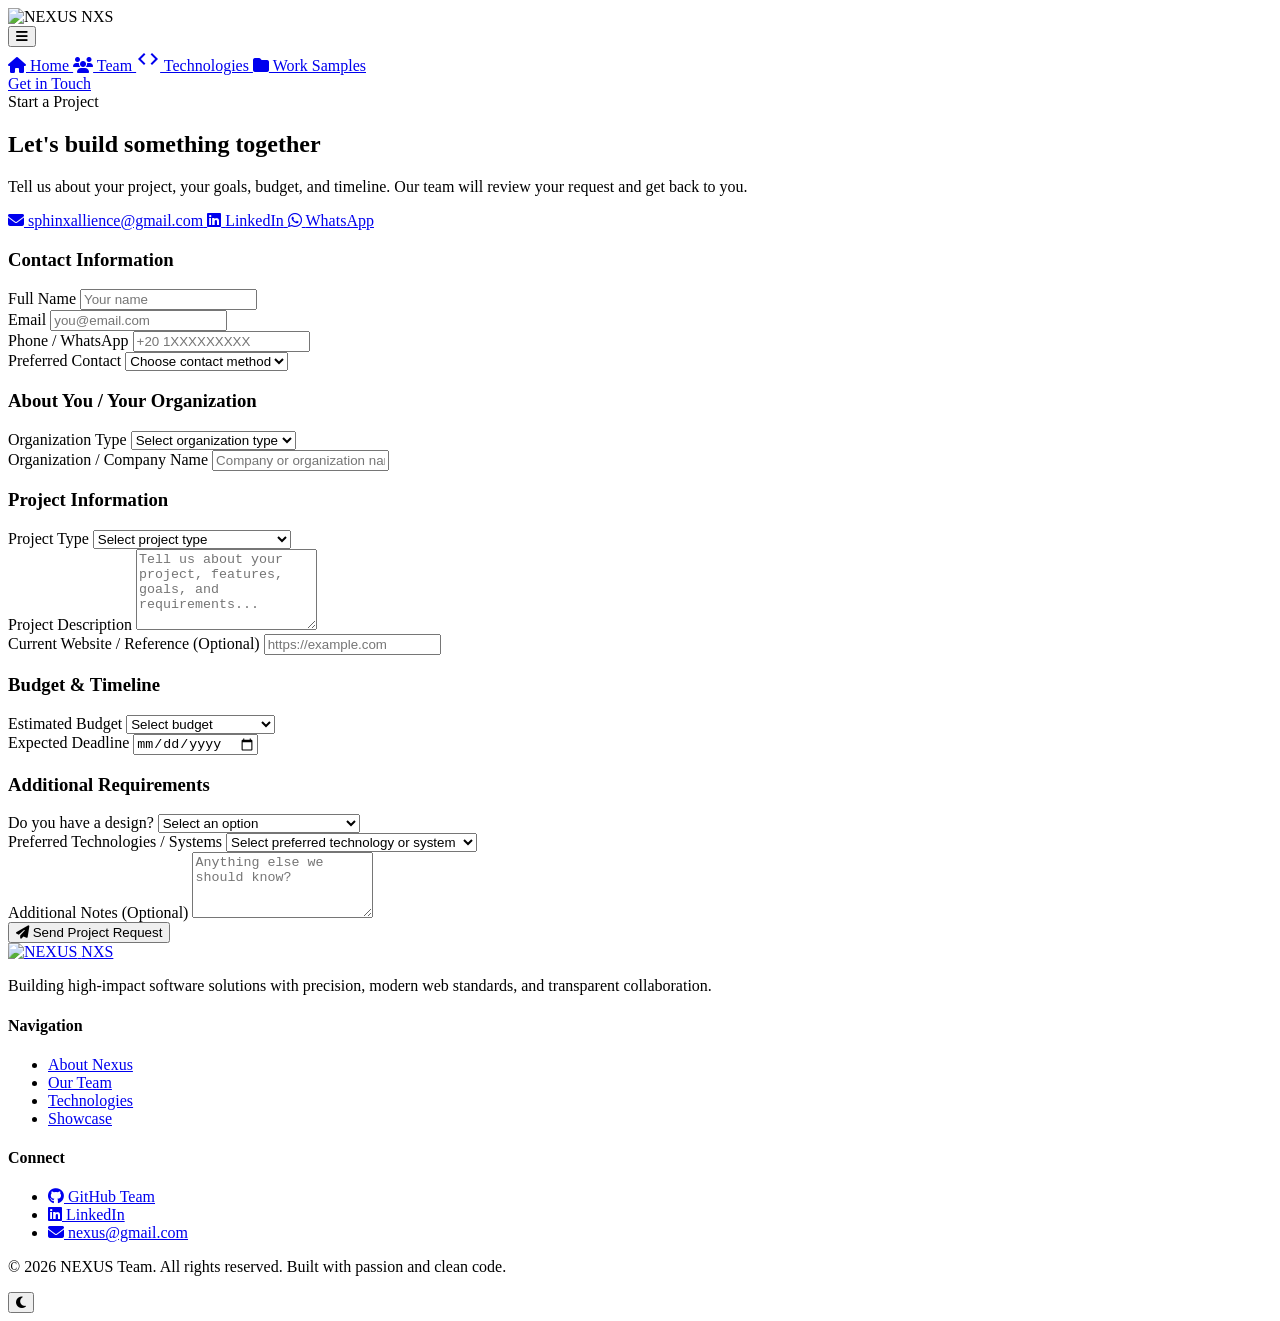
==== commit 1b931f7a: "contact.html" ====
--- a/contact.html
+++ b/contact.html
@@ -18,7 +18,7 @@
   <meta property="og:title" content="NEXUS — Full Stack Web Development Team">
   <meta property="og:description"
     content="We build scalable web applications, modern websites, management systems, and intuitive digital experiences.">
-  <meta property="og:image" content="./logo.png">
+  <meta property="og:image" content="../images/logo.png">
   <meta property="og:url" content="https://your-domain.com">
   <meta property="og:site_name" content="NEXUS">
 
@@ -26,12 +26,12 @@
   <meta name="twitter:title" content="NEXUS — Full Stack Web Development Team">
   <meta name="twitter:description"
     content="We build scalable web applications, modern websites, management systems, and intuitive digital experiences.">
-  <meta name="twitter:image" content="./logo.png">
+  <meta name="twitter:image" content="../images/logo.png">
 
   <title>NEXUS | Deal With Us</title>
   <link rel="stylesheet" href="https://cdnjs.cloudflare.com/ajax/libs/font-awesome/6.4.0/css/all.min.css">
-  <link rel="stylesheet" href="./style.css">
-  <link rel="icon" href="./logo.png">
+  <link rel="stylesheet" href="../css/style.css">
+  <link rel="icon" href="../images/logo.png">
   <link rel="stylesheet"
     href="https://fonts.googleapis.com/css2?family=Material+Symbols+Outlined:opsz,wght,FILL,GRAD@24,400,0,0&icon_names=code" />
 </head>
@@ -41,7 +41,7 @@
     <div class="container nav-container">
 
       <div class="logo">
-        <img src="logo.png" alt="NEXUS" class="logo-img">
+        <img src="../images/logo.png" alt="NEXUS" class="logo-img">
         <span>NXS</span>
       </div>
 
@@ -51,36 +51,36 @@
 
       <nav class="nav-links">
 
-        <a href="./index.html">
+        <a href="../html/index.html">
           <i class="fa-solid fa-house"></i>
           Home
         </a>
 
-        <a href="./index.html#team">
+        <a href="../html/index.html#team">
           <i class="fa-solid fa-users"></i>
           Team
         </a>
 
-        <a href="./index.html#tech">
+        <a href="../html/index.html#tech">
           <span class="material-symbols-outlined">code</span>
           Technologies
         </a>
 
-        <a href="./portfolio.html">
+        <a href="../html/portfolio.html">
           <i class="fa-solid fa-folder"></i>
           Work Samples
         </a>
 
       </nav>
 
-      <a href="./contact.html" class="cta-btn-nav">
+      <a href="../html/contact.html" class="cta-btn-nav">
         Get in Touch
       </a>
 
     </div>
   </header>
 
-  <section class="contact" id="contact">
+  <section class="contact reveal-element" id="contact">
     <div class="container">
 
       <div class="contact-grid">
@@ -100,7 +100,7 @@
 
           <div class="contact-links">
 
-            <a href="sphinxallience@gmail.com" class="contact-pill">
+            <a href="mailto:sphinxallience@gmail.com" class="contact-pill">
               <i class="fa-solid fa-envelope"></i>
               <span>sphinxallience@gmail.com</span>
             </a>
@@ -119,8 +119,6 @@
           </div>
 
         </div>
-
-
         <!-- Project Request Form -->
         <div class="contact-form-wrapper">
 
@@ -139,8 +137,6 @@
 
                   <input type="text" id="name" name="name" placeholder="Your name" required>
                 </div>
-
-
                 <div class="form-group">
                   <label for="email">
                     Email
@@ -150,8 +146,6 @@
                 </div>
 
               </div>
-
-
               <div class="form-row">
 
                 <div class="form-group">
@@ -163,8 +157,6 @@
                   <input type="tel" id="phone" name="phone" placeholder="+20 1XXXXXXXXX" required>
 
                 </div>
-
-
                 <div class="form-group">
 
                   <label for="preferred-contact">
@@ -196,9 +188,6 @@
               </div>
 
             </div>
-
-
-
             <div class="form-section">
 
               <h3>About You / Your Organization</h3>
@@ -246,8 +235,6 @@
                 </select>
 
               </div>
-
-
               <div class="form-group">
 
                 <label for="organization-name">
@@ -260,8 +247,6 @@
               </div>
 
             </div>
-
-
             <div class="form-section">
 
               <h3>Project Information</h3>
@@ -317,8 +302,6 @@
                 </select>
 
               </div>
-
-
               <div class="form-group">
 
                 <label for="project-description">
@@ -329,8 +312,6 @@
                   placeholder="Tell us about your project, features, goals, and requirements..." required></textarea>
 
               </div>
-
-
               <div class="form-group">
 
                 <label for="current-website">
@@ -389,7 +370,6 @@
 
                 </div>
 
-
                 <div class="form-group">
 
                   <label for="deadline">
@@ -403,9 +383,6 @@
               </div>
 
             </div>
-
-
-
             <div class="form-section">
 
               <h3>Additional Requirements</h3>
@@ -417,6 +394,7 @@
                 </label>
 
                 <select id="design-status" name="design_status">
+
                   <option value="" disabled selected>
                     Select an option
                   </option>
@@ -436,21 +414,37 @@
                   <option value="no">
                     No, I need NEXUS to design it
                   </option>
-
                 </select>
-
-              </div>
-
-
+              </div>
               <div class="form-group">
 
                 <label for="technologies">
-                  Preferred Technologies
-                  <span>(Optional)</span>
-                </label>
-
-                <input type="text" id="technologies" name="technologies"
-                  placeholder="React, Next.js, Node.js, MongoDB...">
+                  Preferred Technologies / Systems
+                </label>
+
+                <select id="technologies" name="technologies" required>
+
+                  <option value="" disabled selected>
+                    Select preferred technology or system
+                  </option>
+
+                  <option value="sass-advanced-css">
+                    Sass / Advanced CSS Design
+                  </option>
+
+                  <option value="erp-systems">
+                    ERP Systems & Business Dashboards
+                  </option>
+
+                  <option value="fullstack-laravel">
+                    Full-Stack Web Apps (PHP / Laravel)
+                  </option>
+
+                  <option value="custom-web-app">
+                    Custom Web Application
+                  </option>
+
+                </select>
 
               </div>
 
@@ -488,7 +482,7 @@
       <div class="footer-grid">
         <div class="footer-brand">
           <a href="#" class="logo">
-            <img src="logo.png" alt="NEXUS" class="logo-img">
+            <img src="../images/logo.png" alt="NEXUS" class="logo-img">
             <span>NXS</span>
           </a>
           <p>Building high-impact software solutions with precision, modern web standards, and transparent
@@ -497,18 +491,19 @@
         <div>
           <h4 class="footer-title">Navigation</h4>
           <ul class="footer-links">
-            <li><a href="./index.html#about">About Nexus</a></li>
-            <li><a href="./index.html#team">Our Team</a></li>
-            <li><a href="./index.html#tech">Technologies</a></li>
-            <li><a href="./portfolio.html">Showcase</a></li>
+            <li><a href="../html/index.html#about">About Nexus</a></li>
+            <li><a href="../html/index.html#team">Our Team</a></li>
+            <li><a href="../html/index.html#tech">Technologies</a></li>
+            <li><a href="../html/portfolio.html">Showcase</a></li>
           </ul>
         </div>
         <div>
           <h4 class="footer-title">Connect</h4>
           <ul class="footer-links">
-            <li><a href="#"><i class="fa-brands fa-github" target="_blank"></i> GitHub Team</a></li>
-            <li><a href="#"><i class="fa-brands fa-linkedin" target="_blank"></i> LinkedIn</a></li>
-            <li><a href="nexus@gmail.com" target="_blank"><i class="fa-solid fa-envelope"></i> nexus@gmail.com</a></li>
+            <li><a href="https://github.com" target="_blank"><i class="fa-brands fa-github"></i> GitHub Team</a></li>
+            <li><a href="https://www.linkedin.com/company/nexus-dev" target="_blank"><i
+                  class="fa-brands fa-linkedin"></i> LinkedIn</a></li>
+            <li><a href="mailto:nexus@gmail.com"><i class="fa-solid fa-envelope"></i> nexus@gmail.com</a></li>
           </ul>
         </div>
       </div>
@@ -516,9 +511,12 @@
         <p>&copy; 2026 NEXUS Team. All rights reserved. Built with passion and clean code.</p>
       </div>
     </div>
+    <button id="theme-toggle" class="floating-theme-btn" aria-label="Toggle theme">
+      <i class="fa-solid fa-moon" id="theme-icon"></i>
+    </button>
   </footer>
-  <script src="/scripts/index.js"></script>
+  <script src="../js/index.js"></script>
 
 </body>
 
-</html>+</html>
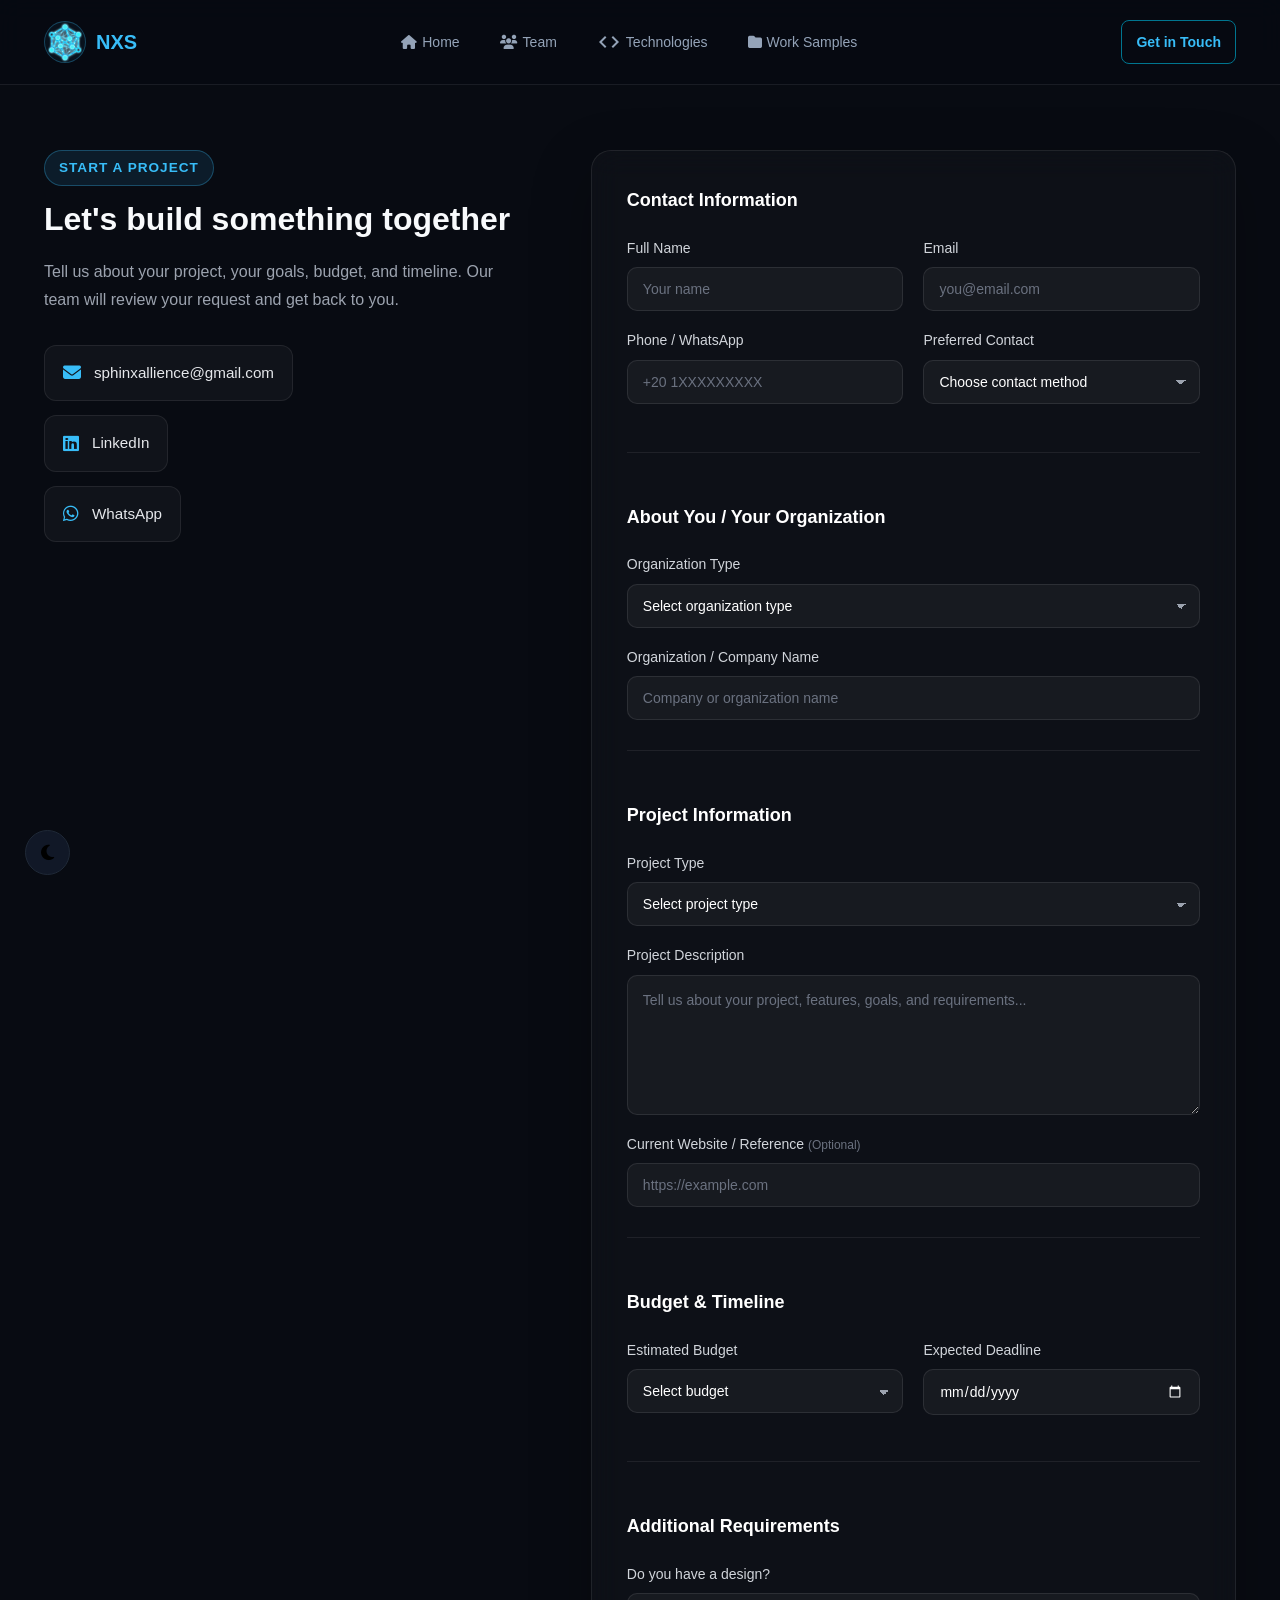
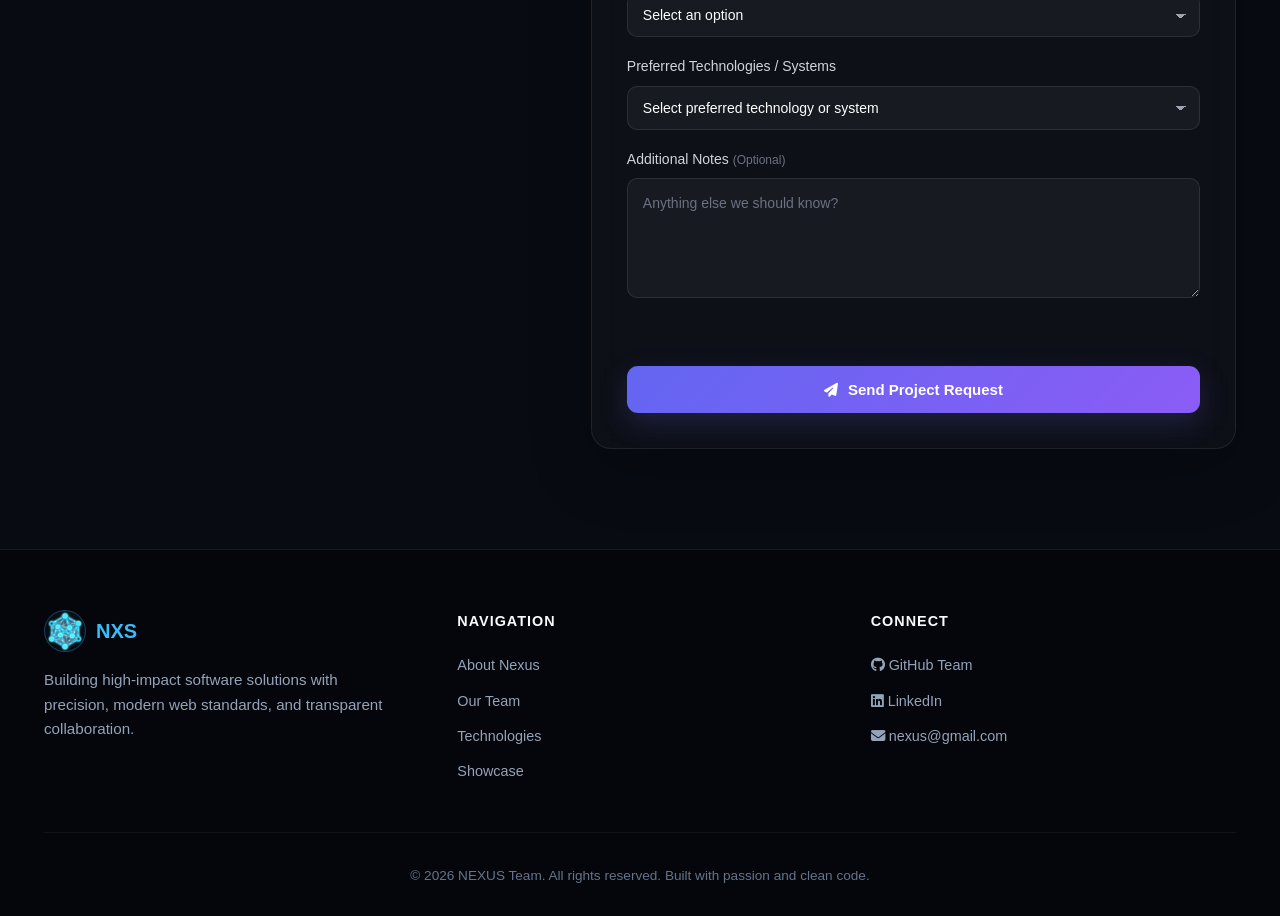
==== commit 0c6feaf8: "contact.html" ====
--- a/contact.html
+++ b/contact.html
@@ -18,7 +18,7 @@
   <meta property="og:title" content="NEXUS — Full Stack Web Development Team">
   <meta property="og:description"
     content="We build scalable web applications, modern websites, management systems, and intuitive digital experiences.">
-  <meta property="og:image" content="../images/logo.png">
+  <meta property="og:image" content="logo.png">
   <meta property="og:url" content="https://your-domain.com">
   <meta property="og:site_name" content="NEXUS">
 
@@ -26,12 +26,12 @@
   <meta name="twitter:title" content="NEXUS — Full Stack Web Development Team">
   <meta name="twitter:description"
     content="We build scalable web applications, modern websites, management systems, and intuitive digital experiences.">
-  <meta name="twitter:image" content="../images/logo.png">
+  <meta name="twitter:image" content="logo.png">
 
   <title>NEXUS | Deal With Us</title>
   <link rel="stylesheet" href="https://cdnjs.cloudflare.com/ajax/libs/font-awesome/6.4.0/css/all.min.css">
-  <link rel="stylesheet" href="../css/style.css">
-  <link rel="icon" href="../images/logo.png">
+  <link rel="stylesheet" href="style.css">
+  <link rel="icon" href="logo.png">
   <link rel="stylesheet"
     href="https://fonts.googleapis.com/css2?family=Material+Symbols+Outlined:opsz,wght,FILL,GRAD@24,400,0,0&icon_names=code" />
 </head>
@@ -41,7 +41,7 @@
     <div class="container nav-container">
 
       <div class="logo">
-        <img src="../images/logo.png" alt="NEXUS" class="logo-img">
+        <img src="logo.png" alt="NEXUS" class="logo-img">
         <span>NXS</span>
       </div>
 
@@ -51,29 +51,29 @@
 
       <nav class="nav-links">
 
-        <a href="../html/index.html">
+        <a href="index.html">
           <i class="fa-solid fa-house"></i>
           Home
         </a>
 
-        <a href="../html/index.html#team">
+        <a href="index.html#team">
           <i class="fa-solid fa-users"></i>
           Team
         </a>
 
-        <a href="../html/index.html#tech">
+        <a href="index.html#tech">
           <span class="material-symbols-outlined">code</span>
           Technologies
         </a>
 
-        <a href="../html/portfolio.html">
+        <a href="portfolio.html">
           <i class="fa-solid fa-folder"></i>
           Work Samples
         </a>
 
       </nav>
 
-      <a href="../html/contact.html" class="cta-btn-nav">
+      <a href="contact.html" class="cta-btn-nav">
         Get in Touch
       </a>
 
@@ -482,7 +482,7 @@
       <div class="footer-grid">
         <div class="footer-brand">
           <a href="#" class="logo">
-            <img src="../images/logo.png" alt="NEXUS" class="logo-img">
+            <img src="logo.png" alt="NEXUS" class="logo-img">
             <span>NXS</span>
           </a>
           <p>Building high-impact software solutions with precision, modern web standards, and transparent
@@ -491,10 +491,10 @@
         <div>
           <h4 class="footer-title">Navigation</h4>
           <ul class="footer-links">
-            <li><a href="../html/index.html#about">About Nexus</a></li>
-            <li><a href="../html/index.html#team">Our Team</a></li>
-            <li><a href="../html/index.html#tech">Technologies</a></li>
-            <li><a href="../html/portfolio.html">Showcase</a></li>
+            <li><a href="index.html#about">About Nexus</a></li>
+            <li><a href="index.html#team">Our Team</a></li>
+            <li><a href="index.html#tech">Technologies</a></li>
+            <li><a href="portfolio.html">Showcase</a></li>
           </ul>
         </div>
         <div>
@@ -515,7 +515,7 @@
       <i class="fa-solid fa-moon" id="theme-icon"></i>
     </button>
   </footer>
-  <script src="../js/index.js"></script>
+  <script src="index.js"></script>
 
 </body>
 
--- a/style.css
+++ b/style.css
@@ -0,0 +1,2205 @@
+* {
+    box-sizing: border-box;
+    margin: 0;
+    padding: 0;
+    transition: all 0.3s ease-in-out;
+    user-select: none;
+    -webkit-user-select: none;
+    -moz-user-select: none;
+    -ms-user-select: none;
+}
+
+html {
+    scroll-behavior: smooth;
+}
+
+body {
+    background-color: #070a12;
+    color: #f8fafc;
+    font-family: Arial, sans-serif;
+    position: relative;
+    line-height: 1.6;
+}
+
+::-webkit-scrollbar {
+    width: 8px;
+}
+
+::-webkit-scrollbar-track {
+    background: #080b12;
+}
+
+::-webkit-scrollbar-thumb {
+    background: linear-gradient(180deg,
+            #6366f1,
+            #8b5cf6);
+    border-radius: 10px;
+}
+
+::-webkit-scrollbar-thumb:hover {
+    background: linear-gradient(180deg,
+            #818cf8,
+            #a78bfa);
+}
+
+.container {
+    max-width: 1240px;
+    margin: 0 auto;
+    padding: 0 1.5rem;
+}
+
+.section-tag {
+    display: inline-block;
+    padding: 6px 14px;
+    font-size: 0.85rem;
+    font-weight: 600;
+    text-transform: uppercase;
+    letter-spacing: 1px;
+    color: #38bdf8;
+    background: rgba(56, 189, 248, 0.1);
+    border: 1px solid rgba(56, 189, 248, 0.3);
+    border-radius: 50px;
+    margin-bottom: 15px;
+}
+
+.section-title {
+    font-size: 2rem;
+    font-weight: 700;
+    margin-bottom: 10px;
+}
+
+.section-subtitle {
+    color: #94a3b8;
+    font-size: 1.05rem;
+    max-width: 650px;
+    margin-bottom: 3rem;
+}
+
+header {
+    position: fixed;
+    top: 0;
+    left: 0;
+    width: 100%;
+    z-index: 100;
+    background: rgba(7, 10, 18, 0.85);
+    border-bottom: 1px solid rgba(255, 255, 255, 0.08);
+    backdrop-filter: blur(12px);
+    -webkit-backdrop-filter: blur(12px);
+}
+
+.nav-container {
+    display: flex;
+    justify-content: space-between;
+    align-items: center;
+    padding: 1.25rem 1.5rem;
+    gap: 1rem;
+}
+
+.logo {
+    display: flex;
+    align-items: center;
+    gap: 10px;
+    font-weight: 800;
+    color: #38bdf8;
+    text-decoration: none;
+    font-size: 1.25rem;
+    flex-shrink: 0;
+}
+
+.logo-img {
+    width: 42px;
+    height: 42px;
+    border-radius: 50%;
+    object-fit: cover;
+    border: 1.5px solid rgba(56, 189, 248, 0.3);
+    background: rgba(56, 189, 248, 0.05);
+    transition: transform 0.3s ease, box-shadow 0.3s ease;
+}
+
+.logo:hover .logo-img {
+    box-shadow: 0 0 20px rgba(56, 189, 248, 0.25);
+}
+
+.nav-links {
+    display: flex;
+    align-items: center;
+    gap: 20px;
+    list-style: none;
+    margin: 0;
+    padding: 0;
+    font-size: 14px;
+}
+
+.nav-links a {
+    color: #94a3b8;
+    text-decoration: none;
+    padding: 10px;
+    overflow: hidden;
+    position: relative;
+    transition: color 0.5s ease-in-out;
+    display: flex;
+    justify-content: center;
+    align-items: center;
+    gap: 5px;
+    white-space: nowrap;
+}
+
+.nav-links a::after {
+    content: "";
+    position: absolute;
+    left: -100%;
+    bottom: 0;
+    height: 1px;
+    width: 50%;
+    background: #38bdf8;
+    transition: left 0.5s ease-in-out;
+}
+
+.nav-links a::before {
+    content: "";
+    position: absolute;
+    right: -100%;
+    bottom: 0;
+    height: 1px;
+    width: 50%;
+    background: #38bdf8;
+    transition: right 0.5s ease-in-out;
+}
+
+.nav-links a:hover::before {
+    right: 0;
+}
+
+.nav-links a:hover::after {
+    left: 0;
+}
+
+.nav-links a:hover {
+    color: #38bdf8;
+}
+
+.cta-btn-nav {
+    padding: 10px 14px;
+    border-radius: 8px;
+    text-decoration: none;
+    font-weight: 600;
+    border: 1px solid #00758f;
+    background: transparent;
+    color: #38bdf8;
+    font-size: 14px;
+    white-space: nowrap;
+    transition: all 0.3s ease;
+}
+
+.cta-btn-nav:hover {
+    background: #38bdf8;
+    color: #070a12;
+}
+
+.menu-toggle {
+    display: none;
+    border: none;
+    outline: none;
+    background: transparent;
+    color: #38bdf8;
+    font-size: 24px;
+    cursor: pointer;
+    padding: 8px;
+    transition: transform 0.3s ease;
+}
+
+.menu-toggle:hover {
+    transform: scale(1.1);
+}
+
+@media (max-width: 950px) {
+    .nav-links {
+        gap: 10px;
+    }
+
+    .nav-links a {
+        padding: 8px;
+        font-size: 13px;
+    }
+
+    .cta-btn-nav {
+        padding: 9px 12px;
+        font-size: 13px;
+    }
+
+}
+
+@media (max-width: 768px) {
+    .nav-container {
+        padding: 0.9rem 1rem;
+        position: relative;
+    }
+
+    .logo-img {
+        width: 38px;
+        height: 38px;
+    }
+
+    .logo {
+        font-size: 1.1rem;
+    }
+
+    .menu-toggle {
+        display: block;
+        margin-left: auto;
+    }
+
+    .cta-btn-nav {
+        display: none;
+    }
+
+    .nav-links {
+        position: absolute;
+        top: 100%;
+        left: 0;
+        width: 100%;
+        display: none;
+        flex-direction: column;
+        align-items: stretch;
+        gap: 4px;
+        padding: 12px;
+        box-sizing: border-box;
+        background: rgba(7, 10, 18, 0.97);
+        border-top: 1px solid rgba(255, 255, 255, 0.05);
+        border-bottom: 1px solid rgba(255, 255, 255, 0.08);
+        backdrop-filter: blur(15px);
+        -webkit-backdrop-filter: blur(15px);
+    }
+
+    .nav-links.active {
+        display: flex;
+    }
+
+    .nav-links a {
+        width: 100%;
+        box-sizing: border-box;
+        justify-content: flex-start;
+        padding: 13px 15px;
+        font-size: 14px;
+        border-radius: 6px;
+    }
+
+    .nav-links a:hover {
+        background: rgba(56, 189, 248, 0.05);
+    }
+
+    .nav-links a::before,
+    .nav-links a::after {
+        display: none;
+    }
+}
+
+/* Hero*/
+.hero {
+    padding: 160px 1.5rem 80px 1.5rem;
+    text-align: center;
+    position: relative;
+}
+
+.hero-badge {
+    display: inline-flex;
+    align-items: center;
+    gap: 8px;
+    background: rgba(255, 255, 255, 0.03);
+    border: 1px solid rgba(255, 255, 255, 0.08);
+    padding: 8px 16px;
+    border-radius: 30px;
+    font-size: 0.85rem;
+    color: #94a3b8;
+}
+
+.hero-badge .pulse {
+    width: 8px;
+    height: 8px;
+    background-color: #10b981;
+    border-radius: 50%;
+}
+
+.hero h1 {
+    font-size: 2.3rem;
+    font-weight: 700;
+    margin: 1.5rem 0;
+    line-height: 1.2;
+}
+
+.hero p {
+    font-size: 1.1rem;
+    color: #94a3b8;
+    max-width: 700px;
+    margin: 0 auto 2.5rem;
+}
+
+.hero-actions {
+    display: flex;
+    justify-content: center;
+    gap: 1.2rem;
+    margin-bottom: 4rem;
+    flex-wrap: wrap;
+}
+
+.btn-primary,
+.btn-secondary {
+    padding: 0.9rem 2rem;
+    border-radius: 10px;
+    font-weight: 600;
+    text-decoration: none;
+    display: inline-flex;
+    align-items: center;
+    gap: 10px;
+    cursor: pointer;
+
+}
+
+.btn-primary {
+    background: #38bdf8;
+    color: #070a12;
+    border: none;
+    border: 1px solid #00758f;
+
+}
+
+.btn-primary:hover {
+    background: transparent !important;
+    background: #00758f;
+    color: #00758f;
+    border: 1px solid #00758f;
+}
+
+.btn-secondary {
+    padding: 0.9rem 2rem;
+
+    color: #f8fafc;
+    border: 1px solid rgba(255, 255, 255, 0.08);
+    background: transparent;
+}
+
+.btn-secondary:hover {
+    background: rgba(255, 255, 255, 0.05);
+    border-color: rgba(255, 255, 255, 0.2);
+}
+
+.hero-stats {
+
+    display: flex;
+    justify-content: space-around;
+    align-items: center;
+    flex-wrap: wrap;
+    background: rgba(17, 24, 39, 0.65);
+    border: 1px solid rgba(255, 255, 255, 0.08);
+    border-radius: 16px;
+    padding: 10px;
+    width: 90% !important;
+    margin: 0 auto;
+}
+
+.stat-item h3 {
+    font-size: 2.2rem;
+    color: #38bdf8;
+}
+
+.stat-item p {
+    color: #94a3b8;
+    font-size: 0.9rem;
+    margin-top: 4px;
+}
+
+/* About */
+.about {
+    padding: 80px 0;
+}
+
+.about-section {
+    padding: 80px 20px;
+}
+
+.about-grid {
+    display: grid;
+    grid-template-columns: repeat(auto-fit, minmax(320px, 1fr));
+    gap: 4rem;
+    align-items: center;
+}
+
+.about-description {
+    color: #94a3b8;
+    font-size: 1.05rem;
+}
+
+.feature-list {
+    list-style: none;
+    margin-top: 1.5rem;
+}
+
+.feature-item {
+    display: flex;
+    align-items: flex-start;
+    gap: 12px;
+    margin-bottom: 1.2rem;
+    color: #94a3b8;
+}
+
+.feature-item i {
+    color: #38bdf8;
+    margin-top: 4px;
+}
+
+.about-card {
+    background: rgba(17, 24, 39, 0.65);
+    border: 1px solid rgba(255, 255, 255, 0.08);
+    border-radius: 20px;
+    padding: 2.5rem;
+    position: relative;
+    overflow: hidden;
+}
+
+.about-card::before {
+    content: '';
+    position: absolute;
+    top: 0;
+    left: 0;
+    width: 100%;
+    height: 2px;
+    background: #6366f1;
+}
+
+.about-card-title {
+    margin-bottom: 1rem;
+    color: #f8fafc;
+    font-size: 1.3rem;
+}
+
+.about-card-text {
+    color: #94a3b8;
+    font-size: 0.95rem;
+    margin-bottom: 1.5rem;
+}
+
+.about-card-footer {
+    display: flex;
+    gap: 10px;
+    align-items: center;
+}
+
+.philosophy-dot {
+    width: 10px;
+    height: 10px;
+    background: #38bdf8;
+    border-radius: 50%;
+}
+
+.philosophy-text {
+    font-family: 'JetBrains Mono', monospace;
+    font-size: 0.85rem;
+    color: #38bdf8;
+}
+
+.timeline-container {
+    position: relative;
+    max-width: 100%;
+    margin: 0 auto;
+    padding-left: 77px;
+}
+
+.timeline-container h3 {
+    color: #fff;
+    margin-bottom: 25px;
+    font-size: 1.4rem;
+    font-weight: 700;
+}
+
+.timeline-container::before {
+    content: '';
+    position: absolute;
+    left: 8px;
+    top: 10px;
+    bottom: 15px;
+    width: 2px;
+    background: rgba(255, 255, 255, 0.2);
+}
+
+.timeline-item {
+    position: relative;
+    margin-bottom: 25px;
+    display: flex;
+    align-items: center;
+    gap: 20px;
+    opacity: 1;
+}
+
+
+.timeline-dot {
+    width: 12px;
+    height: 12px;
+    background: #818cf8;
+    border: 2px solid #fff;
+    border-radius: 50%;
+    position: absolute;
+    left: -75px;
+    z-index: 2;
+}
+
+.timeline-year {
+    font-weight: bold;
+    color: #fff;
+    min-width: 85px;
+    text-align: left;
+    font-size: 0.95rem;
+}
+
+.timeline-card {
+    background: rgba(30, 27, 75, 0.7);
+    border: 1px solid rgba(255, 255, 255, 0.1);
+    padding: 15px 25px;
+    border-radius: 8px;
+    color: #fff;
+    flex-grow: 1;
+    box-shadow: 0 4px 20px rgba(0, 0, 0, 0.3);
+}
+
+/* Team*/
+.team {
+    padding: 80px 0;
+    background: rgba(255, 255, 255, 0.01);
+}
+
+.team-grid {
+    display: grid;
+    grid-template-columns: repeat(auto-fill, minmax(300px, 1fr));
+    gap: 2rem;
+}
+
+.member-card {
+    background: rgba(17, 24, 39, 0.65);
+    border: 1px solid rgba(255, 255, 255, 0.08);
+    border-radius: 20px;
+    padding: 2rem;
+
+    display: flex;
+    flex-direction: column;
+    justify-content: space-between;
+}
+
+.member-card:hover {
+    transform: translateY(-8px);
+    border-color: rgba(56, 189, 248, 0.3);
+    box-shadow: 0 12px 30px rgba(0, 0, 0, 0.5);
+}
+
+.member-header {
+    display: flex;
+    align-items: center;
+    gap: 1.2rem;
+    margin-bottom: 1.5rem;
+}
+
+.avatar-initials {
+    width: 50px;
+    height: 50px;
+    border-radius: 12px;
+    background: linear-gradient(135deg, rgba(56, 189, 248, 0.2), rgba(99, 102, 241, 0.2));
+    border: 1px solid rgba(56, 189, 248, 0.3);
+    display: flex;
+    align-items: center;
+    justify-content: center;
+    font-size: 1.2rem;
+    font-weight: 700;
+    color: #38bdf8;
+}
+
+.avatar-reem {
+    color: #6366f1;
+}
+
+.avatar-Hoda {
+    color: #a855f7;
+}
+
+.member-info h3 {
+    font-size: 1.25rem;
+    color: #f8fafc;
+}
+
+.role-badge {
+    display: inline-block;
+    color: #06b6d4;
+    background: rgba(6, 182, 212, 0.1);
+    padding: 0.15rem 0.6rem;
+    border-radius: 6px;
+    font-size: 0.8rem;
+    margin-top: 4px;
+}
+
+.badge-reem {
+    color: #6366f1;
+    background: rgba(99, 102, 241, 0.1);
+}
+
+.badge-Hoda {
+    color: #a855f7;
+    background: rgba(168, 85, 247, 0.1);
+}
+
+.member-bio {
+    color: #94a3b8;
+    font-size: 0.92rem;
+    margin-bottom: 1.5rem;
+}
+
+.tech-tags {
+    display: flex;
+    flex-wrap: wrap;
+    gap: 0.4rem;
+    margin-bottom: 1.5rem;
+}
+
+.tag-pill {
+    font-family: 'JetBrains Mono', monospace;
+    font-size: 0.75rem;
+    background: rgba(255, 255, 255, 0.05);
+    color: #94a3b8;
+    padding: 0.25rem 0.6rem;
+    border-radius: 6px;
+    border: 1px solid rgba(255, 255, 255, 0.03);
+}
+
+.member-footer {
+    display: flex;
+    justify-content: space-between;
+    align-items: center;
+    padding-top: 1rem;
+    border-top: 1px solid rgba(255, 255, 255, 0.08);
+}
+
+.social-links {
+    display: flex;
+    gap: 0.8rem;
+}
+
+.social-links a {
+    color: #64748b;
+    font-size: 1.1rem;
+
+}
+
+.social-links a:hover {
+    color: #38bdf8;
+}
+
+.skills-box {
+    background: rgba(15, 23, 42, 0.8);
+    border: 1px solid rgba(255, 255, 255, 0.1);
+    padding: 25px;
+    border-radius: 12px;
+
+    opacity: 0;
+    transform: scale(0.95);
+    transition: all 0.7s ease-out;
+    height: 100%;
+
+}
+
+.skills-box h3 {
+    color: #fff;
+    margin-bottom: 15px;
+}
+
+.skills-box.show-element {
+    opacity: 1;
+    transform: scale(1);
+}
+
+.skill-bar-item {
+    margin-bottom: 15px;
+}
+
+.skill-info {
+    display: flex;
+    justify-content: space-between;
+    color: #fff;
+    margin-bottom: 5px;
+    font-size: 14px;
+}
+
+.progress-line {
+    width: 100%;
+    height: 8px;
+    background: rgba(255, 255, 255, 0.1);
+    border-radius: 10px;
+    overflow: hidden;
+}
+
+.progress-line span {
+    display: block;
+    height: 100%;
+    width: 0;
+    border-radius: 10px;
+    transition: width 1.2s ease-in-out;
+}
+
+.progress-html {
+    background-color: #ff5722;
+}
+
+.progress-css {
+    background-color: #03a9f4;
+}
+
+.progress-js {
+    background-color: #ffeb3b;
+}
+
+.progress-next {
+    background-color: #000000;
+}
+
+.progress-tail {
+    background-color: #38bdf8;
+}
+
+.progress-boot {
+    background-color: #7952b3;
+}
+
+.tech-stack {
+    padding: 80px 0;
+}
+
+.tech-categories {
+    display: grid;
+    grid-template-columns: repeat(auto-fit, minmax(280px, 1fr));
+    gap: 2rem;
+}
+
+.tech-card {
+    background: rgba(17, 24, 39, 0.65);
+    border: 1px solid rgba(255, 255, 255, 0.08);
+    border-radius: 20px;
+    padding: 2rem;
+}
+
+.tech-card h3 {
+    font-size: 1.1rem;
+    margin-bottom: 1.5rem;
+    display: flex;
+    align-items: center;
+    gap: 10px;
+}
+
+.tech-card h3 i {
+    color: #38bdf8;
+}
+
+.stack-list {
+    display: flex;
+    flex-direction: column;
+    gap: 1rem;
+}
+
+.stack-item {
+    display: flex;
+    align-items: center;
+    justify-content: space-between;
+    padding: 0.6rem 0.8rem;
+    background: rgba(255, 255, 255, 0.02);
+    border-radius: 8px;
+    border: 1px solid rgba(255, 255, 255, 0.03);
+}
+
+.stack-name {
+    display: flex;
+    align-items: center;
+    gap: 10px;
+    font-size: 0.9rem;
+    font-weight: 500;
+}
+
+.icon-html {
+    color: #e34f26;
+}
+
+.icon-css {
+    color: #1572b6;
+}
+
+.icon-js {
+    color: #f7df1e;
+}
+
+.icon-php {
+    color: #777bb4;
+}
+
+.icon-laravel {
+    color: #ff2d20;
+}
+
+.icon-db {
+    color: #00758f;
+}
+
+.icon-git {
+    color: #f05032;
+}
+
+.icon-cloud {
+    color: #ffffff;
+}
+
+.icon-figma {
+    color: #f24e1e;
+}
+
+.stack-level {
+    font-family: 'JetBrains Mono', monospace;
+    font-size: 0.75rem;
+    color: #38bdf8;
+}
+
+/* Projects */
+.projects {
+    padding: 80px 0;
+    background: rgba(255, 255, 255, 0.01);
+    margin-top: 50px;
+}
+
+.projects-container {
+    display: grid;
+    grid-template-columns: repeat(auto-fit, minmax(300px, 1fr));
+    gap: 2rem;
+    overflow: hidden;
+}
+
+.project-card {
+    background: #111827;
+    border-radius: 16px;
+    border: 1px solid rgba(255, 255, 255, 0.08);
+
+    display: flex;
+    flex-direction: column;
+    overflow: hidden;
+    opacity: 0;
+    transform: translateY(40px);
+    animation: fadeInOrder 0.8s ease forwards;
+}
+
+.project-card:nth-child(1) {
+    animation-delay: 0.2s;
+}
+
+.project-card:nth-child(2) {
+    animation-delay: 0.4s;
+}
+
+.project-card:nth-child(3) {
+    animation-delay: 0.6s;
+}
+
+.project-card:nth-child(4) {
+    animation-delay: 0.8s;
+}
+
+.project-card:nth-child(5) {
+    animation-delay: 1.0s;
+}
+
+@keyframes fadeInOrder {
+    to {
+        opacity: 1;
+        transform: translateY(0);
+    }
+}
+
+.project-card:hover {
+    transform: translateY(-6px);
+    border-color: rgba(56, 189, 248, 0.3);
+    box-shadow: 0 10px 30px rgba(56, 189, 248, 0.1);
+}
+
+.project-img {
+    width: 100%;
+    aspect-ratio: 16 / 9;
+    overflow: hidden;
+}
+
+.project-img img {
+    width: 100%;
+    height: 100%;
+    object-fit: cover;
+    transition: transform 0.5s ease;
+}
+
+.project-card:hover .project-img img {
+    transform: scale(1.05);
+}
+
+.project-content {
+    padding: 1.5rem;
+    display: flex;
+    flex-direction: column;
+    flex-grow: 1;
+}
+
+.project-content h3 {
+    font-size: 1.25rem;
+    font-weight: 600;
+    margin-bottom: 10px;
+}
+
+.project-content p {
+    color: #94a3b8;
+    font-size: 0.9rem;
+    margin-bottom: 20px;
+    flex-grow: 1;
+}
+
+.tags {
+    display: flex;
+    flex-wrap: wrap;
+    gap: 0.4rem;
+    margin-bottom: 1.5rem;
+}
+
+.tags span {
+    font-family: 'JetBrains Mono', monospace;
+    font-size: 0.75rem;
+    background: rgba(255, 255, 255, 0.05);
+    color: #94a3b8;
+    padding: 0.25rem 0.6rem;
+    border-radius: 6px;
+    border: 1px solid rgba(255, 255, 255, 0.03);
+}
+
+.card-footer {
+    display: flex;
+    justify-content: space-between;
+    align-items: center;
+    padding-top: 1rem;
+    border-top: 1px solid rgba(255, 255, 255, 0.08);
+}
+
+.live-demo {
+    color: #38bdf8;
+    text-decoration: none;
+    font-size: 0.85rem;
+    font-weight: 600;
+    display: flex;
+    align-items: center;
+    gap: 6px;
+    transition: color 0.2s;
+}
+
+.live-demo:hover {
+    color: #5eead4;
+}
+
+.author {
+    color: #64748b;
+    font-size: 0.8rem;
+    display: flex;
+    align-items: center;
+    gap: 6px;
+}
+
+/* Contact */
+.contact {
+    padding: 80px 0;
+    background: rgba(255, 255, 255, 0.01);
+    margin-top: 50px;
+}
+
+.contact-grid {
+    display: grid;
+    grid-template-columns: repeat(auto-fit, minmax(320px, 1fr));
+    gap: 3.5rem;
+    align-items: start;
+}
+
+.contact-description {
+    color: #94a3b8;
+    font-size: 1.05rem;
+    margin-bottom: 30px;
+}
+
+.contact-links {
+    display: flex;
+    flex-direction: column;
+    gap: 12px;
+}
+
+.contact-pill {
+    display: inline-flex;
+    align-items: center;
+    gap: 12px;
+    padding: 12px 20px;
+    background: #111827;
+    border: 1px solid rgba(255, 255, 255, 0.08);
+    border-radius: 12px;
+    color: #ffffff;
+    text-decoration: none;
+    font-size: 0.95rem;
+    width: fit-content;
+
+}
+
+.contact-pill i {
+    color: #38bdf8;
+}
+
+.contact-pill:hover {
+    border-color: rgba(56, 189, 248, 0.3);
+    transform: translateY(-2px);
+}
+
+.contact-form-wrapper {
+    background: #111827;
+    border: 1px solid rgba(255, 255, 255, 0.08);
+    padding: 2.5rem;
+    border-radius: 20px;
+    box-shadow: 0 10px 30px rgba(0, 0, 0, 0.3);
+}
+
+.contact-form {
+    display: flex;
+    flex-direction: column;
+    gap: 1.25rem;
+}
+
+.contact-form .form-row {
+    display: flex;
+    gap: 1.25rem;
+    width: 100%;
+}
+
+.contact-form .form-row .form-group {
+    flex: 1;
+    min-width: 0;
+}
+
+.form-group {
+    display: flex;
+    flex-direction: column;
+    gap: 8px;
+}
+
+.form-group label {
+    font-size: 0.9rem;
+    color: #f8fafc;
+    font-weight: 500;
+}
+
+.form-group input,
+.form-group textarea {
+    width: 100%;
+    padding: 12px 16px;
+    background: #070a12;
+    border: 1px solid rgba(255, 255, 255, 0.12);
+    border-radius: 10px;
+    color: #ffffff;
+    font-size: 0.95rem;
+    outline: none;
+    font-family: inherit;
+
+}
+
+.form-group input:focus,
+.form-group textarea:focus {
+    border-color: #38bdf8;
+    box-shadow: 0 0 12px rgba(56, 189, 248, 0.25);
+}
+
+.form-group input::placeholder,
+.form-group textarea::placeholder {
+    color: #64748b;
+}
+
+.form-group textarea {
+    resize: vertical;
+    min-height: 130px;
+}
+
+.submit-btn {
+    width: 100%;
+    padding: 14px;
+    background: #38bdf8;
+    color: #070a12;
+    border: none;
+    border-radius: 10px;
+    font-size: 1rem;
+    font-weight: 700;
+    cursor: pointer;
+
+    margin-top: 0.5rem;
+}
+
+.submit-btn:hover {
+    transform: translateY(-2px);
+    box-shadow: 0 6px 20px rgba(56, 189, 248, 0.4);
+}
+
+/* Footer */
+footer {
+    border-top: 1px solid rgba(255, 255, 255, 0.08);
+    padding: 60px 0 30px;
+    background: #04060b;
+}
+
+.footer-grid {
+    display: grid;
+    grid-template-columns: repeat(auto-fit, minmax(200px, 1fr));
+    gap: 3rem;
+    margin-bottom: 3rem;
+}
+
+.footer-brand p {
+    color: #94a3b8;
+    margin-top: 1rem;
+    font-size: 0.95rem;
+    max-width: 350px;
+}
+
+.footer-title {
+    font-size: 0.9rem;
+    font-weight: 700;
+    text-transform: uppercase;
+    letter-spacing: 1px;
+    margin-bottom: 1.2rem;
+}
+
+.footer-links {
+    list-style: none;
+    display: flex;
+    flex-direction: column;
+    gap: 0.6rem;
+}
+
+.footer-links a {
+    color: #94a3b8;
+    text-decoration: none;
+    font-size: 0.9rem;
+
+}
+
+.footer-links a:hover {
+    color: #38bdf8;
+}
+
+.footer-bottom {
+    text-align: center;
+    padding-top: 2rem;
+    border-top: 1px solid rgba(255, 255, 255, 0.05);
+    color: #64748b;
+    font-size: 0.85rem;
+}
+
+/* Media Queries */
+@media (max-width: 768px) {
+    .nav-container {
+        flex-direction: column;
+        align-items: center;
+        text-align: center;
+        padding: 1rem;
+    }
+
+    .nav-links {
+        justify-content: center;
+        gap: 1rem;
+        font-size: 0.9rem;
+    }
+
+    .hero {
+        padding: 170px 1rem 60px 1rem;
+    }
+}
+
+@media (max-width: 640px) {
+    .contact-form .form-row {
+        flex-direction: column;
+        gap: 1.25rem;
+    }
+}
+
+.contact {
+    padding: 100px 0;
+    background: #080b12;
+}
+
+.contact-grid {
+    display: grid;
+    grid-template-columns: 0.85fr 1.15fr;
+    gap: 70px;
+    align-items: start;
+}
+
+.contact-info {
+    position: sticky;
+    top: 110px;
+}
+
+.contact-info .section-tag {
+    display: inline-block;
+    margin-bottom: 15px;
+}
+
+.contact-info .section-title {
+    margin-bottom: 20px;
+    line-height: 1.15;
+}
+
+.contact-description {
+    color: #9ca3af;
+    font-size: 16px;
+    line-height: 1.8;
+    max-width: 520px;
+    margin-bottom: 30px;
+}
+
+.contact-links {
+    display: flex;
+    flex-direction: column;
+    gap: 14px;
+    max-width: 380px;
+}
+
+.contact-pill {
+    display: flex;
+    align-items: center;
+    gap: 13px;
+    padding: 15px 18px;
+    color: #e5e7eb;
+    text-decoration: none;
+    background: rgba(255, 255, 255, 0.035);
+    border: 1px solid rgba(255, 255, 255, 0.08);
+    border-radius: 12px;
+    transition: all 0.3s ease;
+}
+
+.contact-pill i {
+    font-size: 18px;
+}
+
+.contact-pill:hover {
+    transform: translateX(5px);
+    border-color: rgba(255, 255, 255, 0.2);
+    background: rgba(255, 255, 255, 0.07);
+}
+
+.contact-form-wrapper {
+    padding: 35px;
+    background: rgba(255, 255, 255, 0.025);
+    border: 1px solid rgba(255, 255, 255, 0.08);
+    border-radius: 20px;
+    box-shadow: 0 20px 60px rgba(0, 0, 0, 0.25);
+    backdrop-filter: blur(15px);
+}
+
+.form-section {
+    padding-bottom: 30px;
+    margin-bottom: 30px;
+    border-bottom: 1px solid rgba(255, 255, 255, 0.07);
+}
+
+.form-section:last-of-type {
+    border-bottom: none;
+    margin-bottom: 10px;
+}
+
+.form-section h3 {
+    margin: 0 0 22px;
+    color: #ffffff;
+    font-size: 18px;
+    font-weight: 600;
+}
+
+.form-row {
+    display: grid;
+    grid-template-columns: repeat(2, 1fr);
+    gap: 18px;
+}
+
+.form-group {
+    display: flex;
+    flex-direction: column;
+    gap: 8px;
+    margin-bottom: 18px;
+}
+
+.form-group:last-child {
+    margin-bottom: 0;
+}
+
+.form-group label {
+    color: #d1d5db;
+    font-size: 14px;
+    font-weight: 500;
+}
+
+.form-group label span {
+    color: #6b7280;
+    font-size: 12px;
+    font-weight: 400;
+}
+
+.form-group input,
+.form-group select,
+.form-group textarea {
+    width: 100%;
+    box-sizing: border-box;
+    padding: 13px 15px;
+    color: #ffffff;
+    font-family: inherit;
+    font-size: 14px;
+    background: rgba(255, 255, 255, 0.045);
+    border: 1px solid rgba(255, 255, 255, 0.09);
+    border-radius: 10px;
+    outline: none;
+    transition: border-color 0.25s ease,
+        background 0.25s ease,
+        box-shadow 0.25s ease;
+}
+
+.form-group input::placeholder,
+.form-group textarea::placeholder {
+    color: #6b7280;
+}
+
+.form-group input:focus,
+.form-group select:focus,
+.form-group textarea:focus {
+    background: rgba(255, 255, 255, 0.065);
+    border-color: rgba(255, 255, 255, 0.3);
+    box-shadow: 0 0 0 3px rgba(255, 255, 255, 0.04);
+}
+
+.form-group select {
+    cursor: pointer;
+    appearance: none;
+    background-image:
+        linear-gradient(45deg, transparent 50%, #9ca3af 50%),
+        linear-gradient(135deg, #9ca3af 50%, transparent 50%);
+    background-position:
+        calc(100% - 18px) 52%,
+        calc(100% - 13px) 52%;
+    background-size: 5px 5px, 5px 5px;
+    background-repeat: no-repeat;
+}
+
+.form-group select option {
+    color: #ffffff;
+    background: #111827;
+}
+
+.form-group textarea {
+    min-height: 120px;
+    resize: vertical;
+    line-height: 1.6;
+}
+
+.form-group input[type="date"] {
+    color-scheme: dark;
+}
+
+.submit-btn {
+    width: 100%;
+    display: flex;
+    justify-content: center;
+    align-items: center;
+    gap: 10px;
+    padding: 15px 20px;
+    color: #ffffff;
+    background: linear-gradient(135deg, #6366f1, #8b5cf6);
+    border: none;
+    border-radius: 11px;
+    font-family: inherit;
+    font-size: 15px;
+    font-weight: 600;
+    cursor: pointer;
+    box-shadow: 0 10px 30px rgba(99, 102, 241, 0.2);
+    transition: transform 0.25s ease,
+        box-shadow 0.25s ease,
+        opacity 0.25s ease;
+}
+
+.submit-btn:hover {
+    transform: translateY(-2px);
+    box-shadow: 0 15px 35px rgba(99, 102, 241, 0.3);
+}
+
+.submit-btn:active {
+    transform: translateY(0);
+}
+
+.submit-btn i {
+    font-size: 14px;
+}
+
+@media (max-width: 1000px) {
+    .contact-grid {
+        grid-template-columns: 1fr;
+        gap: 45px;
+    }
+
+    .contact-info {
+        position: static;
+    }
+
+    .contact-description {
+        max-width: 700px;
+    }
+
+    .contact-links {
+        max-width: 500px;
+    }
+}
+
+@media (max-width: 700px) {
+    .contact {
+        padding: 70px 0;
+    }
+
+    .contact-form-wrapper {
+        padding: 24px 20px;
+        border-radius: 16px;
+    }
+
+    .form-row {
+        grid-template-columns: 1fr;
+        gap: 0;
+    }
+
+    .form-section {
+        padding-bottom: 24px;
+        margin-bottom: 24px;
+    }
+
+    .form-section h3 {
+        font-size: 17px;
+    }
+}
+
+@media (max-width: 480px) {
+    .contact {
+        padding: 60px 0;
+    }
+
+    .contact-form-wrapper {
+        padding: 20px 15px;
+    }
+
+    .contact-pill {
+        padding: 13px 14px;
+        font-size: 13px;
+    }
+
+    .form-group input,
+    .form-group select,
+    .form-group textarea {
+        padding: 12px;
+        font-size: 13px;
+    }
+
+    .submit-btn {
+        padding: 14px;
+        font-size: 14px;
+        background: #00758f !important;
+    }
+}
+
+.projects main {
+    min-height: 100px;
+    width: 100%;
+    margin: 40px auto;
+    display: flex;
+    flex-direction: column;
+    justify-content: center;
+    align-items: center;
+}
+
+.search {
+    width: 100%;
+}
+
+main form {
+    display: flex;
+    width: 100%;
+    justify-content: center;
+    align-items: center;
+    gap: 10px;
+    flex-wrap: wrap;
+}
+
+.search form input {
+    width: 80%;
+    outline: none;
+    border: none;
+    height: 50px;
+
+    padding: 13px 15px;
+    color: #ffffff;
+    font-family: inherit;
+    font-size: 14px;
+    background: rgba(255, 255, 255, 0.045);
+    border: 1px solid rgba(255, 255, 255, 0.09);
+    border-radius: 10px;
+    transition: border-color 0.25s ease,
+        background 0.25s ease,
+        box-shadow 0.25s ease;
+}
+
+.search button {
+    padding: 10px;
+    outline: none;
+    border-radius: 8px;
+    background: linear-gradient(135deg,
+            #6366f1,
+            #8b5cf6);
+    outline: none;
+    border: none;
+    height: 50px;
+    color: #fff;
+    cursor: pointer;
+    width: 12%;
+    display: flex;
+    justify-content: center;
+    align-items: center;
+    gap: 5px;
+}
+
+.search input:focus {
+    background: rgba(255, 255, 255, 0.065);
+    border-color: rgba(255, 255, 255, 0.3);
+    box-shadow: 0 0 0 3px rgba(255, 255, 255, 0.04);
+}
+
+.search button:hover {
+    color: #fff;
+    background: rgba(255, 255, 255, 0.06);
+
+}
+
+.search button i {
+    font-size: 15px;
+}
+
+.filters {
+    display: flex;
+    justify-content: center;
+    align-items: center;
+    gap: 10px;
+    margin: 35px 0 45px;
+    padding: 6px;
+
+    width: fit-content;
+    margin-left: auto;
+    margin-right: auto;
+
+    background: rgba(255, 255, 255, 0.035);
+    border: 1px solid rgba(255, 255, 255, 0.08);
+    border-radius: 14px;
+
+    backdrop-filter: blur(12px);
+}
+
+.filter-btn {
+    border: none;
+    outline: none;
+    cursor: pointer;
+
+    padding: 11px 22px;
+
+    color: #9ca3af;
+    background: transparent;
+
+    border-radius: 10px;
+
+    font-size: 14px;
+    font-weight: 600;
+    font-family: inherit;
+
+    transition: all 0.3s ease;
+}
+
+.filter-btn:hover {
+    color: #6366f1;
+    background: rgba(255, 255, 255, 0.06);
+}
+
+.filter-btn.active {
+    color: #fff;
+
+    background: linear-gradient(135deg,
+            #6366f1,
+            #8b5cf6);
+
+    box-shadow:
+        0 6px 20px rgba(99, 102, 241, 0.25);
+}
+
+.filter-btn:active {
+    transform: scale(0.96);
+}
+
+@media (max-width: 500px) {
+    .filters {
+        width: 90%;
+        justify-content: space-between;
+    }
+
+    .filter-btn {
+        flex: 1;
+        padding: 10px 12px;
+        font-size: 13px;
+    }
+}
+
+.reveal-element {
+    opacity: 0;
+    transform: translateY(30px) scale(0.97);
+    transition: opacity 0.8s ease-out, transform 0.8s ease-out;
+}
+
+.reveal-element.show {
+    opacity: 1;
+    transform: translateY(0) scale(1);
+}
+
+.editor-window {
+    width: 700px;
+    background-color: #1a202c;
+    border-radius: 8px;
+    box-shadow: 0 10px 30px rgba(0, 0, 0, 0.5);
+    overflow: hidden;
+    color: #cbd5e0;
+}
+
+.window-header {
+    background-color: #141824;
+    padding: 10px 15px;
+    display: flex;
+    align-items: center;
+    position: relative;
+}
+
+.window-controls {
+    display: flex;
+    gap: 8px;
+}
+
+.dot {
+    width: 12px;
+    height: 12px;
+    border-radius: 50%;
+}
+
+.red {
+    background-color: #ff5f56;
+}
+
+.yellow {
+    background-color: #ffbd2e;
+}
+
+.green {
+    background-color: #27c93f;
+}
+
+.window-title {
+    position: absolute;
+    width: 100%;
+    text-align: center;
+    left: 0;
+    font-size: 13px;
+    color: #a0aec0;
+    pointer-events: none;
+}
+
+.tabs-bar {
+    display: flex;
+    background-color: #171d28;
+    border-bottom: 1px solid #2d3748;
+}
+
+.tab {
+    padding: 8px 18px;
+    font-size: 13px;
+    color: #718096;
+    cursor: pointer;
+    border-right: 1px solid #2d3748;
+}
+
+.tab.active {
+    background-color: #1a202c;
+    color: #63b3ed;
+    border-top: 2px solid #63b3ed;
+}
+
+.editor-body {
+    display: flex;
+    padding: 15px 0;
+    font-size: 14px;
+    line-height: 1.6;
+}
+
+.line-numbers {
+    display: flex;
+    flex-direction: column;
+    padding: 0 15px;
+    color: #4a5568;
+    text-align: right;
+    user-select: none;
+}
+
+.code-area {
+    flex-grow: 1;
+}
+
+pre code {
+    font-family: inherit;
+}
+
+.keyword {
+    color: #f6e05e;
+}
+
+.variable {
+    color: #63b3ed;
+}
+
+.property {
+    color: #e2e8f0;
+}
+
+.string {
+    color: #feb2b2;
+}
+
+.number {
+    color: #f6ad55;
+}
+
+.operator {
+    color: #e2e8f0;
+}
+
+.function {
+    color: #63b3ed;
+}
+
+.comment {
+    color: #718096;
+    font-style: italic;
+}
+
+.cursor {
+    display: inline-block;
+    width: 8px;
+    height: 15px;
+    background-color: #e2e8f0;
+    vertical-align: middle;
+    animation: blink 1s infinite;
+}
+
+@keyframes blink {
+    50% {
+        opacity: 0;
+    }
+}
+
+
+.status-bar {
+    background-color: #141824;
+    padding: 6px 15px;
+    display: flex;
+    justify-content: space-between;
+    font-size: 12px;
+    color: #718096;
+    border-top: 1px solid #2d3748;
+}
+
+.status-left span,
+.status-right span {
+    margin-right: 15px;
+}
+
+.aboutUs {
+    display: grid;
+    grid-template-columns: repeat(2, 1fr);
+    grid-template-rows: 1fr;
+    justify-content: center;
+    align-items: center;
+    gap: 20px;
+    flex-wrap: wrap;
+    margin: 40px 0;
+}
+
+@media (max-width: 950px) {
+    .aboutUs {
+        grid-template-columns: 1fr;
+        gap: 30px;
+        margin: 30px 0;
+    }
+}
+
+.floating-theme-btn {
+    position: fixed;
+    bottom: 25px;
+    left: 25px;
+    background: #111827;
+    border: 1px solid #1f2937;
+    width: 45px;
+    height: 45px;
+    border-radius: 50%;
+    cursor: pointer;
+    display: flex;
+    align-items: center;
+    justify-content: center;
+    font-size: 1.1rem;
+}
+
+.floating-theme-btn:hover {
+    background-color: #6366f1;
+    color: #fff;
+    border-color: #6366f1;
+}
+
+
+body.light-mode {
+    background-color: white !important;
+    color: #1e293b !important;
+}
+
+body.light-mode header,
+body.light-mode .navbar {
+    background: rgba(255, 255, 255, 0.9) !important;
+    border-bottom: 1px solid #e2e8f0 !important;
+}
+
+body.light-mode .navbar a,
+body.light-mode .nav-links a {
+    color: #475569 !important;
+}
+
+body.light-mode .navbar a:hover {
+    color: #6366f1 !important;
+}
+
+body.light-mode .hero-stats,
+body.light-mode .stats-container {
+    background-color: #ffffff !important;
+    border: 1px solid #e2e8f0 !important;
+    box-shadow: 0 10px 30px rgba(0, 0, 0, 0.05) !important;
+}
+
+body.light-mode .hero-stats h3,
+body.light-mode .stats-container h3 {
+    color: #0f172a !important;
+}
+
+body.light-mode .hero-stats p,
+body.light-mode .stats-container p {
+    color: #64748b !important;
+}
+
+body.light-mode .project-card,
+body.light-mode .service-card,
+body.light-mode .skills-box,
+body.light-mode .member-card,
+body.light-mode .tech-categories .tech-card {
+    background-color: #ffffff !important;
+    border: 1px solid #e2e8f0 !important;
+    box-shadow: 0 10px 30px rgba(0, 0, 0, 0.05) !important;
+    color: #1e293b !important;
+}
+
+body.light-mode .skills-box h3,
+body.light-mode .member-card h3,
+body.light-mode .tech-categories .tech-card h3,
+body.light-mode h1,
+body.light-mode h2,
+body.light-mode h3 {
+    color: #0f172a !important;
+    font-weight: 700 !important;
+}
+
+body.light-mode .skills-box .skill-info span,
+body.light-mode .skills-box span,
+body.light-mode .member-card .member-bio,
+body.light-mode .tech-categories .stack-name {
+    color: #334155 !important;
+    font-weight: 600 !important;
+}
+
+body.light-mode .skills-box .progress-line {
+    background-color: #e2e8f0 !important;
+}
+
+body.light-mode .timeline-card {
+    background-color: #ffffff !important;
+    color: #1e293b !important;
+    border: 1px solid #e2e8f0 !important;
+    box-shadow: 0 10px 30px rgba(0, 0, 0, 0.05) !important;
+}
+
+body.light-mode .timeline-card h4,
+body.light-mode .timeline-card p,
+body.light-mode .timeline-card span {
+    color: #1e293b !important;
+}
+
+body.light-mode .timeline-year,
+body.light-mode .timeline-phase {
+    color: #0f172a !important;
+    font-weight: 700 !important;
+}
+
+body.light-mode .timeline-container::before {
+    background: #cbd5e1 !important;
+}
+
+body.light-mode .timeline-dot {
+    border: 2px solid white !important;
+}
+
+body.light-mode p,
+body.light-mode li {
+    color: #475569 !important;
+}
+
+body.light-mode footer {
+    background-color: #f1f5f9 !important;
+    border-top: 1px solid #e2e8f0 !important;
+    color: #334155 !important;
+}
+body.light-mode footer p,
+body.light-mode footer a {
+    color: #475569 !important;
+}
+
+body.light-mode .hero a:not(.primary-btn):not(:first-child),
+body.light-mode .hero button:not(.primary-btn),
+body.light-mode .hero-buttons a,
+body.light-mode .hero-buttons button,
+body.light-mode .secondary-btn,
+body.light-mode button.deal-btn {
+    color: #0f172a !important;
+    border: 2px solid #94a3b8 !important;
+    background-color: transparent !important;
+    opacity: 1 !important;
+    visibility: visible !important;
+}
+
+body.light-mode .hero-buttons a:hover,
+body.light-mode .hero-buttons button:hover,
+body.light-mode .secondary-btn:hover {
+    background-color: #6366f1 !important;
+    color: #ffffff !important;
+    border-color: #6366f1 !important;
+}
+
+body.light-mode .floating-theme-btn {
+    background: #ffffff !important;
+    border: 1px solid #cbd5e1 !important;
+    color: #0f172a !important;
+    box-shadow: 0 4px 12px rgba(0, 0, 0, 0.1) !important;
+}
+
+body.light-mode .floating-theme-btn:hover {
+    background-color: #6366f1 !important;
+    color: #ffffff !important;
+    border-color: #6366f1 !important;
+}
+
+body.light-mode .member-card .role-badge,
+body.light-mode .tech-categories .stack-level {
+    background-color: #e0e7ff !important;
+    color: #4338ca !important;
+    font-weight: 600 !important;
+}
+
+body.light-mode .member-card .tag-pill {
+    background-color: #f1f5f9 !important;
+    color: #334155 !important;
+    border: 1px solid #cbd5e1 !important;
+}
+
+body.light-mode .editor-window {
+    background-color: #f8fafc !important;
+    border: 1px solid #cbd5e1 !important;
+    box-shadow: 0 10px 30px rgba(0, 0, 0, 0.08) !important;
+    color: #1e293b !important;
+}
+
+body.light-mode .editor-window .window-title {
+    color: #475569 !important;
+    font-weight: 600 !important;
+}
+
+body.light-mode .editor-window .tabs-bar {
+    background-color: #e2e8f0 !important;
+    border-bottom: 1px solid #cbd5e1 !important;
+}
+
+body.light-mode .editor-window .tabs-bar .tab {
+    color: #64748b !important;
+    background-color: transparent !important;
+    border-right: 1px solid #cbd5e1 !important;
+}
+
+body.light-mode .editor-window .tabs-bar .tab.active {
+    color: #0f172a !important;
+    background-color: #f8fafc !important;
+    border-bottom: 2px solid #6366f1 !important;
+    font-weight: 600 !important;
+}
+
+body.light-mode .editor-window .line-numbers span {
+    color: #94a3b8 !important;
+}
+
+body.light-mode .editor-window .code-area pre code {
+    color: #1e293b !important;
+}
+
+body.light-mode .editor-window .keyword {
+    color: #7c3aed !important;
+    font-weight: 600 !important;
+}
+
+body.light-mode .editor-window .variable,
+body.light-mode .editor-window .property {
+    color: #0284c7 !important;
+}
+
+body.light-mode .editor-window .string {
+    color: #16a34a !important;
+}
+
+body.light-mode .editor-window .number {
+    color: #d97706 !important;
+}
+
+body.light-mode .editor-window .comment {
+    color: #64748b !important;
+    font-style: italic !important;
+}
+
+body.light-mode .editor-window .status-bar {
+    background-color: #e2e8f0 !important;
+    color: #475569 !important;
+    border-top: 1px solid #cbd5e1 !important;
+}
+
+body.light-mode .projects .search input {
+    background-color: #ffffff !important;
+    color: #1e293b !important;
+    border: 1px solid #cbd5e1 !important;
+    box-shadow: 0 4px 15px rgba(0, 0, 0, 0.03) !important;
+}
+
+body.light-mode .projects .search input::placeholder {
+    color: #94a3b8 !important;
+}
+
+body.light-mode .projects .search button {
+    background-color: #6366f1 !important;
+    color: #ffffff !important;
+    border: none !important;
+    box-shadow: 0 4px 15px rgba(99, 102, 241, 0.2);
+}
+
+body.light-mode .projects .search button:hover {
+    background-color: #4f46e5 !important;
+}
+
+body.light-mode .projects .filters .filter-btn {
+    background-color: #f1f5f9 !important;
+    color: #475569 !important;
+    border: 1px solid #cbd5e1 !important;
+}
+
+body.light-mode .projects .filters .filter-btn.active,
+body.light-mode .projects .filters .filter-btn:hover {
+    background-color: #6366f1 !important;
+    color: #ffffff !important;
+    border-color: #6366f1 !important;
+}
+
+body.light-mode .projects-container .project-card {
+    background-color: #ffffff !important;
+    border: 1px solid #e2e8f0 !important;
+    box-shadow: 0 10px 30px rgba(0, 0, 0, 0.06) !important;
+}
+
+body.light-mode .project-card h3 {
+    color: #0f172a !important;
+}
+
+body.light-mode .project-card p {
+    color: #475569 !important;
+}
+
+body.light-mode .project-card .tags span {
+    background-color: #f8fafc !important;
+    color: #334155 !important;
+    border: 1px solid #e2e8f0 !important;
+}
+
+body.light-mode .project-card .live-demo {
+    color: #6366f1 !important;
+}
+
+body.light-mode .project-card .live-demo:hover {
+    color: #4f46e5 !important;
+}
+
+body.light-mode .project-card .author {
+    color: #64748b !important;
+}
+
+body.light-mode .contact {
+    background-color: #ffffff !important;
+}
+
+body.light-mode .contact .section-title,
+body.light-mode .contact .form-section h3 {
+    color: #0f172a !important;
+}
+
+body.light-mode .contact .contact-description,
+body.light-mode .contact label {
+    color: #475569 !important;
+}
+
+body.light-mode .contact input,
+body.light-mode .contact select,
+body.light-mode .contact textarea {
+    background-color: #f8fafc !important;
+    color: #1e293b !important;
+    border: 1px solid #cbd5e1 !important;
+}
+
+body.light-mode .contact input:focus,
+body.light-mode .contact select:focus,
+body.light-mode .contact textarea:focus {
+    border-color: #6366f1 !important;
+    background-color: #ffffff !important;
+}
+
+body.light-mode .contact-pill {
+    background-color: #f1f5f9 !important;
+    color: #334155 !important;
+    border: 1px solid #e2e8f0 !important;
+}
+
+body.light-mode .contact-pill:hover {
+    background-color: #6366f1 !important;
+    color: #ffffff !important;
+}
+
+body.light-mode .form-group svg,
+body.light-mode input[type="date"]::-webkit-calendar-picker-indicator {
+    filter: invert(0.2) brightness(0.2) !important;
+}
